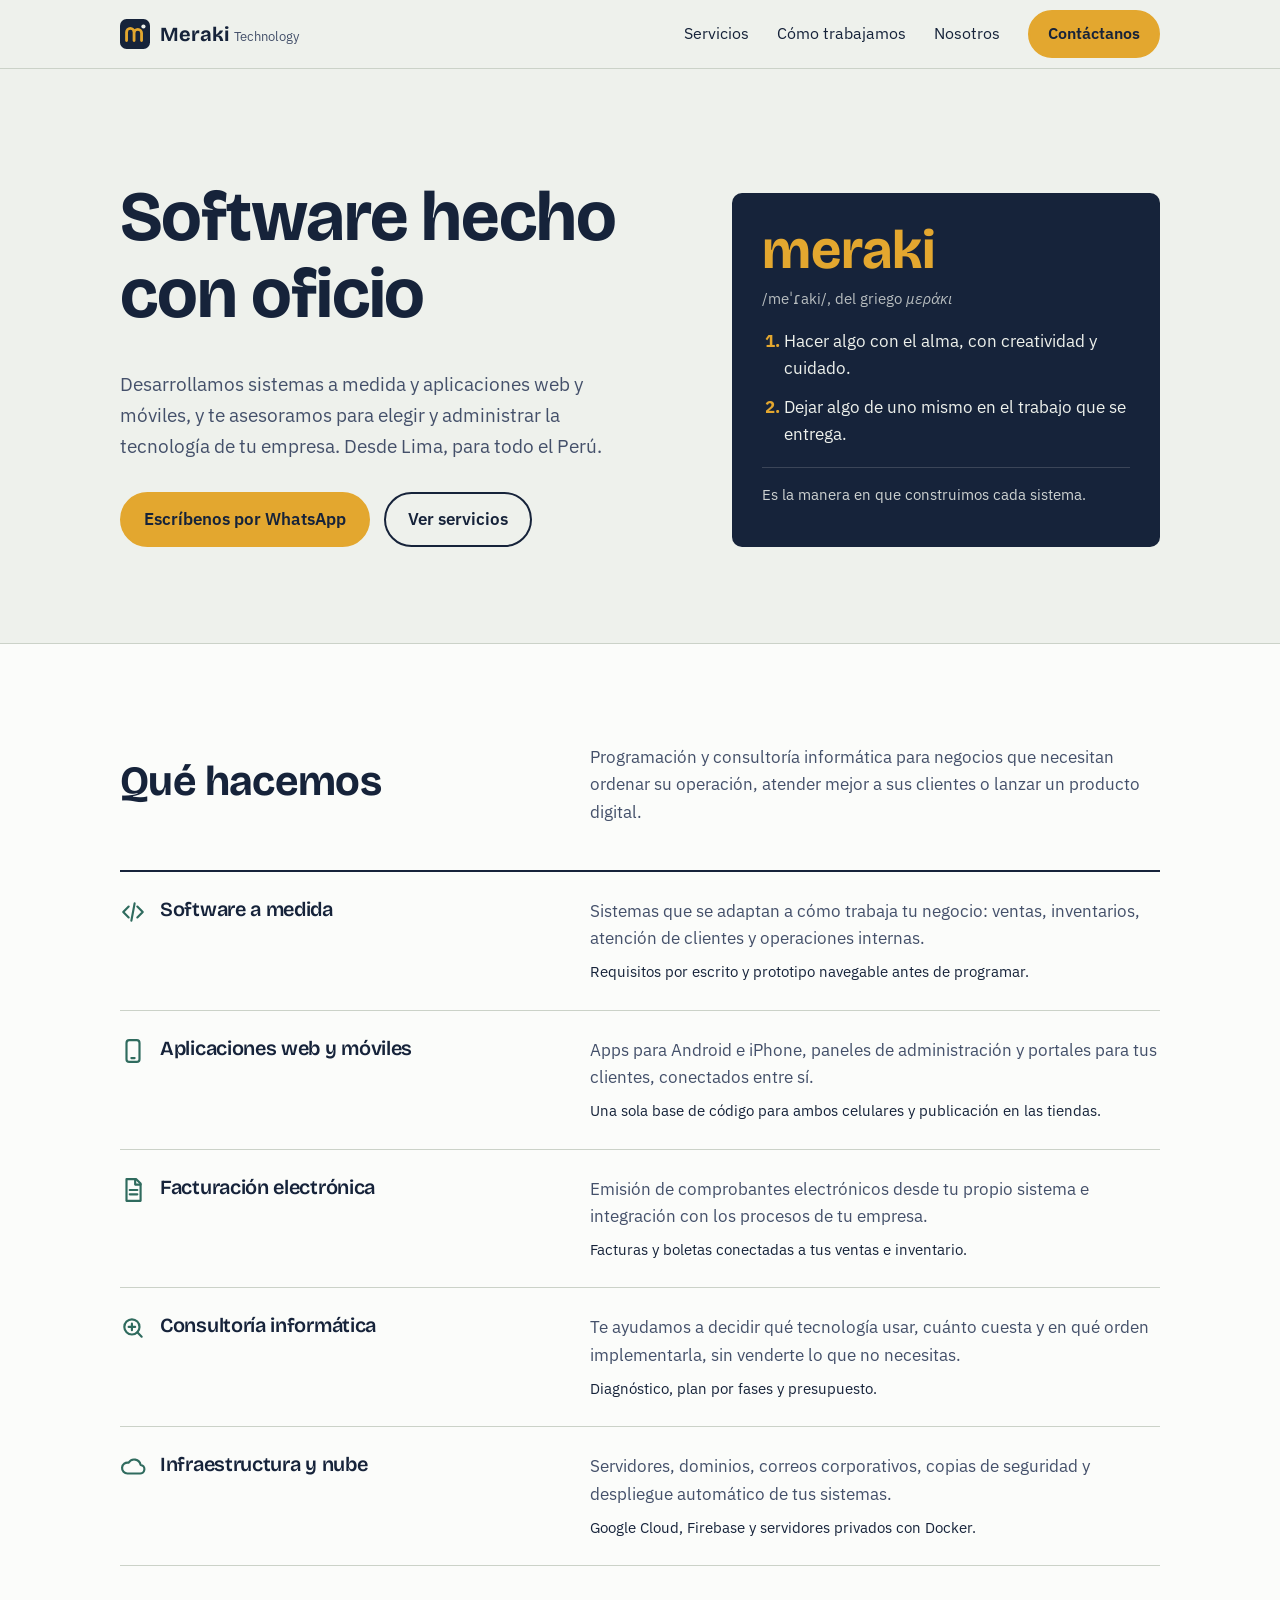
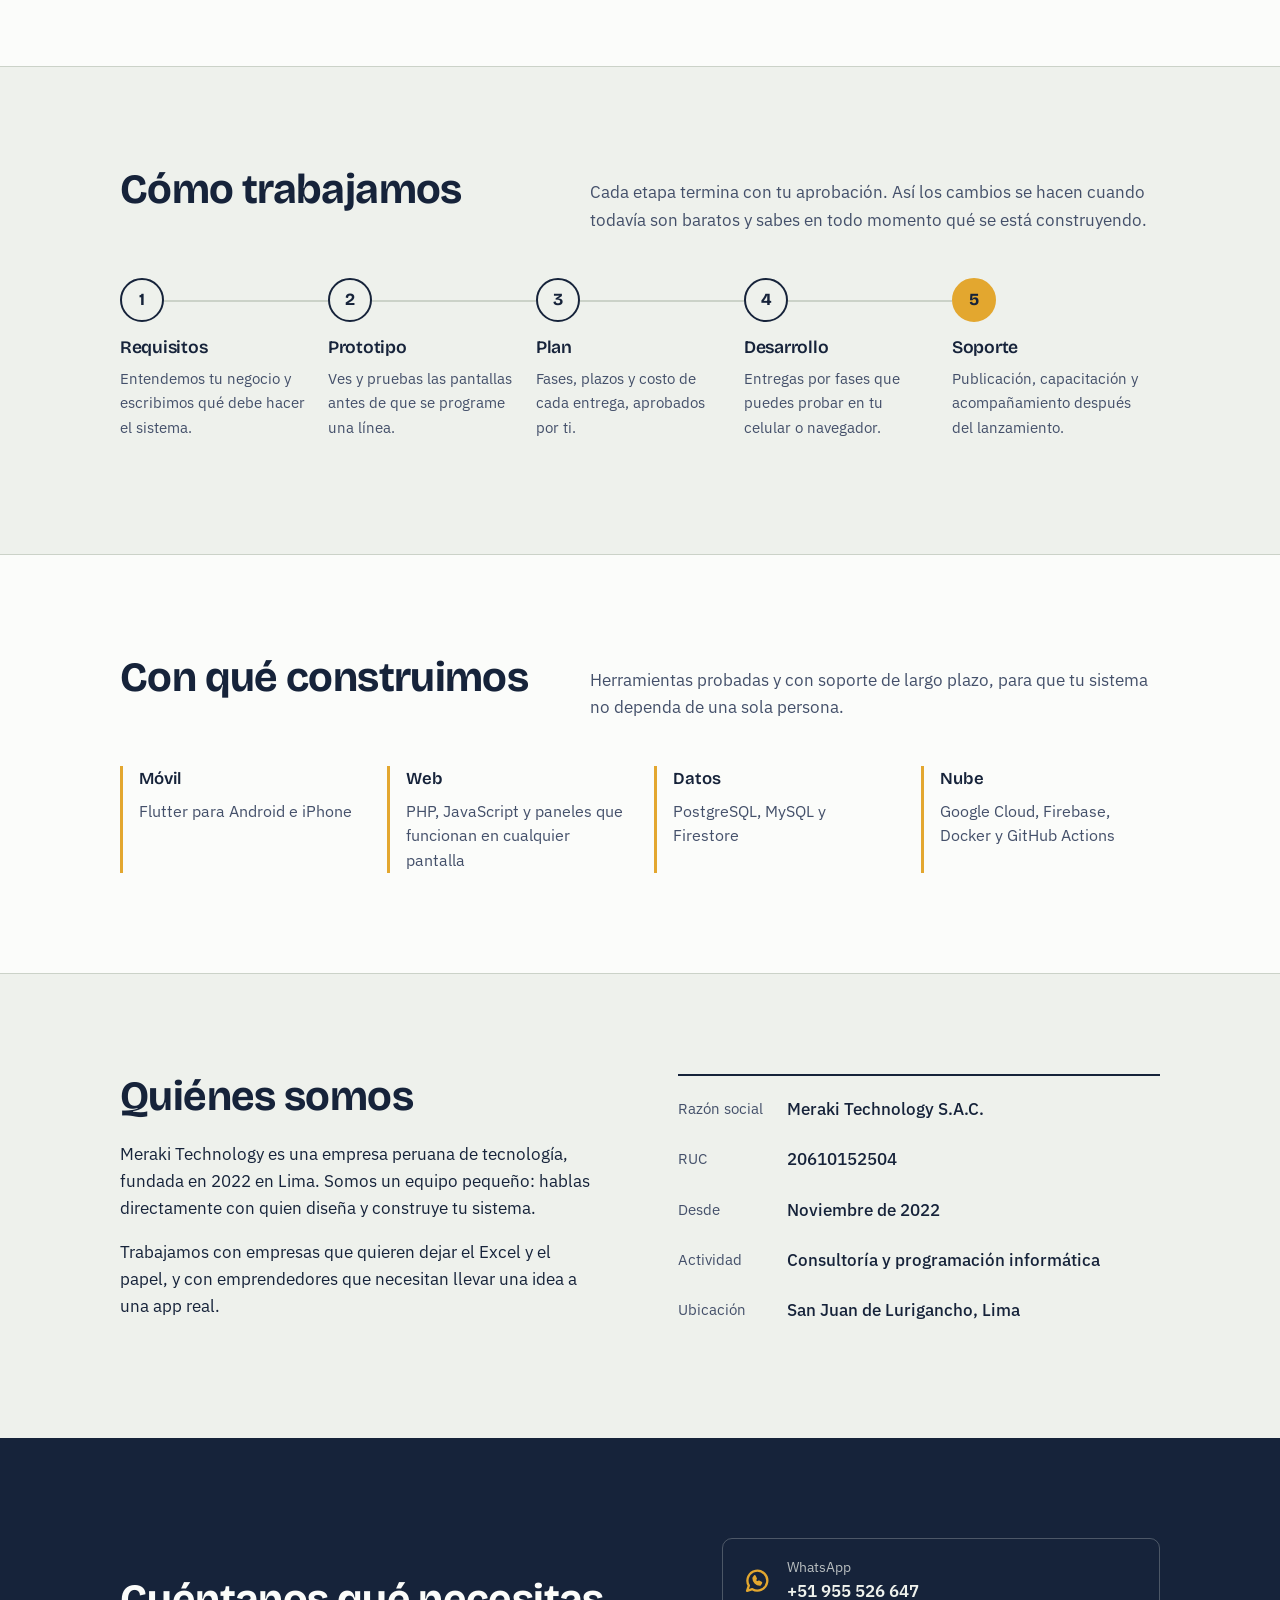
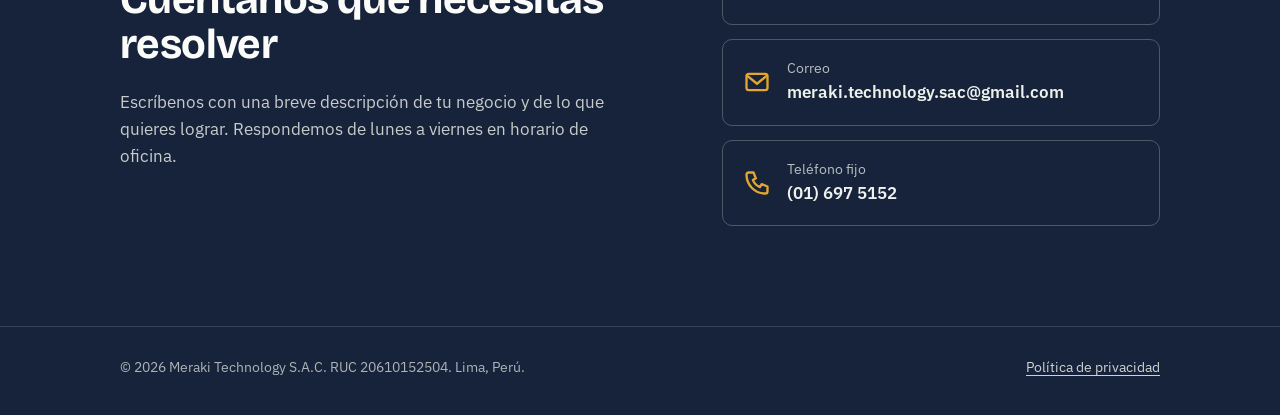
==== index.html @ c4e6da69 "Sitio web v0.1" ====
<!doctype html>
<html lang="es-PE">
<head>
  <meta charset="utf-8">
  <meta name="viewport" content="width=device-width, initial-scale=1">
  <title>Meraki Technology | Software a medida y consultoría informática en Lima</title>
  <meta name="description" content="Desarrollamos software a medida, aplicaciones web y móviles, y brindamos consultoría informática e infraestructura en la nube para empresas en Perú.">
  <link rel="canonical" href="https://meraki.net.pe/">
  <meta name="theme-color" content="#16233A">
  <link rel="icon" href="/assets/favicon.svg" type="image/svg+xml">

  <meta property="og:type" content="website">
  <meta property="og:locale" content="es_PE">
  <meta property="og:site_name" content="Meraki Technology">
  <meta property="og:title" content="Meraki Technology | Software hecho con oficio">
  <meta property="og:description" content="Software a medida, apps web y móviles, consultoría informática e infraestructura en la nube. Lima, Perú.">
  <meta property="og:url" content="https://meraki.net.pe/">
  <meta property="og:image" content="https://meraki.net.pe/assets/og.png">
  <meta name="twitter:card" content="summary_large_image">

  <!-- Google Search Console: si verificas por etiqueta HTML, pega aquí la meta que te da Google.
       Recomendado: verificar el dominio completo con un registro TXT en punto.pe (ver 05_PENDIENTES_Y_ROADMAP). -->

  <link rel="preconnect" href="https://fonts.googleapis.com">
  <link rel="preconnect" href="https://fonts.gstatic.com" crossorigin>
  <link href="https://fonts.googleapis.com/css2?family=Bricolage+Grotesque:opsz,wght@12..96,600;12..96,700&family=IBM+Plex+Sans:wght@400;500;600&display=swap" rel="stylesheet">
  <link rel="stylesheet" href="/assets/styles.css">

  <script type="application/ld+json">
  {
    "@context": "https://schema.org",
    "@type": "Organization",
    "name": "Meraki Technology S.A.C.",
    "alternateName": "Meraki Technology",
    "url": "https://meraki.net.pe/",
    "logo": "https://meraki.net.pe/assets/favicon.svg",
    "email": "meraki.technology.sac@gmail.com",
    "telephone": "+51955526647",
    "foundingDate": "2022",
    "taxID": "20610152504",
    "address": { "@type": "PostalAddress", "addressLocality": "San Juan de Lurigancho", "addressRegion": "Lima", "addressCountry": "PE" },
    "areaServed": "PE",
    "knowsAbout": ["Desarrollo de software a medida", "Aplicaciones móviles", "Aplicaciones web", "Consultoría informática", "Facturación electrónica", "Computación en la nube"]
  }
  </script>
</head>
<body>
  <a class="saltar" href="#contenido">Saltar al contenido</a>

  <header class="cabecera">
    <div class="envoltura">
      <a class="marca" href="/" aria-label="Meraki Technology, inicio">
        <svg viewBox="0 0 64 64" aria-hidden="true"><rect width="64" height="64" rx="14" fill="#16233A"/><path d="M14 46V28a8 8 0 0 1 16 0v18M30 30a8 8 0 0 1 16 0v16" fill="none" stroke="#E3A72F" stroke-width="6" stroke-linecap="round" stroke-linejoin="round"/><circle cx="50" cy="16" r="4.5" fill="#EEF1EC"/></svg>
        <span>Meraki <small>Technology</small></span>
      </a>
      <button class="abrir-menu" type="button" aria-expanded="false" aria-controls="menu">Menú</button>
      <nav class="menu" id="menu" aria-label="Principal">
        <a href="#servicios">Servicios</a>
        <a href="#proceso">Cómo trabajamos</a>
        <a href="#nosotros">Nosotros</a>
        <a class="boton" href="#contacto">Contáctanos</a>
      </nav>
    </div>
  </header>

  <main id="contenido">
    <section class="portada">
      <div class="envoltura">
        <div>
          <h1>Software hecho con oficio</h1>
          <p class="bajada">Desarrollamos sistemas a medida y aplicaciones web y móviles, y te asesoramos para elegir y administrar la tecnología de tu empresa. Desde Lima, para todo el Perú.</p>
          <div class="acciones">
            <a class="boton" href="https://wa.me/51955526647?text=Hola%20Meraki%2C%20quisiera%20conversar%20sobre%20un%20proyecto." target="_blank" rel="noopener">Escríbenos por WhatsApp</a>
            <a class="boton secundario" href="#servicios">Ver servicios</a>
          </div>
        </div>
        <aside class="definicion" aria-label="Qué significa meraki">
          <p class="palabra">meraki</p>
          <p class="fonetica">/meˈɾaki/, del griego <i>μεράκι</i></p>
          <ol>
            <li>Hacer algo con el alma, con creatividad y cuidado.</li>
            <li>Dejar algo de uno mismo en el trabajo que se entrega.</li>
          </ol>
          <p class="uso">Es la manera en que construimos cada sistema.</p>
        </aside>
      </div>
    </section>

    <section class="seccion clara" id="servicios">
      <div class="envoltura">
        <div class="encabezado">
          <h2>Qué hacemos</h2>
          <p>Programación y consultoría informática para negocios que necesitan ordenar su operación, atender mejor a sus clientes o lanzar un producto digital.</p>
        </div>
        <ul class="servicios">
          <li>
            <h3><svg viewBox="0 0 24 24" fill="none" stroke="currentColor" stroke-width="2" stroke-linecap="round" stroke-linejoin="round" aria-hidden="true"><path d="m8 7-5 5 5 5M16 7l5 5-5 5M13.5 4l-3 16"/></svg>Software a medida</h3>
            <div><p>Sistemas que se adaptan a cómo trabaja tu negocio: ventas, inventarios, atención de clientes y operaciones internas.</p><p class="detalle">Requisitos por escrito y prototipo navegable antes de programar.</p></div>
          </li>
          <li>
            <h3><svg viewBox="0 0 24 24" fill="none" stroke="currentColor" stroke-width="2" stroke-linecap="round" stroke-linejoin="round" aria-hidden="true"><rect x="6" y="2" width="12" height="20" rx="2.5"/><path d="M10.5 18.5h3"/></svg>Aplicaciones web y móviles</h3>
            <div><p>Apps para Android e iPhone, paneles de administración y portales para tus clientes, conectados entre sí.</p><p class="detalle">Una sola base de código para ambos celulares y publicación en las tiendas.</p></div>
          </li>
          <li>
            <h3><svg viewBox="0 0 24 24" fill="none" stroke="currentColor" stroke-width="2" stroke-linecap="round" stroke-linejoin="round" aria-hidden="true"><path d="M6 2h9l4 4v16H6z"/><path d="M14 2v5h5M9 12h7M9 16h7"/></svg>Facturación electrónica</h3>
            <div><p>Emisión de comprobantes electrónicos desde tu propio sistema e integración con los procesos de tu empresa.</p><p class="detalle">Facturas y boletas conectadas a tus ventas e inventario.</p></div>
          </li>
          <li>
            <h3><svg viewBox="0 0 24 24" fill="none" stroke="currentColor" stroke-width="2" stroke-linecap="round" stroke-linejoin="round" aria-hidden="true"><circle cx="11" cy="11" r="7"/><path d="m20 20-4-4M8 11h6M11 8v6"/></svg>Consultoría informática</h3>
            <div><p>Te ayudamos a decidir qué tecnología usar, cuánto cuesta y en qué orden implementarla, sin venderte lo que no necesitas.</p><p class="detalle">Diagnóstico, plan por fases y presupuesto.</p></div>
          </li>
          <li>
            <h3><svg viewBox="0 0 24 24" fill="none" stroke="currentColor" stroke-width="2" stroke-linecap="round" stroke-linejoin="round" aria-hidden="true"><path d="M7 18a5 5 0 1 1 .9-9.9A6 6 0 0 1 19 10a4 4 0 0 1-1 8z"/></svg>Infraestructura y nube</h3>
            <div><p>Servidores, dominios, correos corporativos, copias de seguridad y despliegue automático de tus sistemas.</p><p class="detalle">Google Cloud, Firebase y servidores privados con Docker.</p></div>
          </li>
        </ul>
      </div>
    </section>

    <section class="seccion" id="proceso">
      <div class="envoltura">
        <div class="encabezado">
          <h2>Cómo trabajamos</h2>
          <p>Cada etapa termina con tu aprobación. Así los cambios se hacen cuando todavía son baratos y sabes en todo momento qué se está construyendo.</p>
        </div>
        <ol class="proceso">
          <li><h3>Requisitos</h3><p>Entendemos tu negocio y escribimos qué debe hacer el sistema.</p></li>
          <li><h3>Prototipo</h3><p>Ves y pruebas las pantallas antes de que se programe una línea.</p></li>
          <li><h3>Plan</h3><p>Fases, plazos y costo de cada entrega, aprobados por ti.</p></li>
          <li><h3>Desarrollo</h3><p>Entregas por fases que puedes probar en tu celular o navegador.</p></li>
          <li><h3>Soporte</h3><p>Publicación, capacitación y acompañamiento después del lanzamiento.</p></li>
        </ol>
      </div>
    </section>

    <section class="seccion clara">
      <div class="envoltura">
        <div class="encabezado">
          <h2>Con qué construimos</h2>
          <p>Herramientas probadas y con soporte de largo plazo, para que tu sistema no dependa de una sola persona.</p>
        </div>
        <dl class="herramientas">
          <div><dt>Móvil</dt><dd>Flutter para Android e iPhone</dd></div>
          <div><dt>Web</dt><dd>PHP, JavaScript y paneles que funcionan en cualquier pantalla</dd></div>
          <div><dt>Datos</dt><dd>PostgreSQL, MySQL y Firestore</dd></div>
          <div><dt>Nube</dt><dd>Google Cloud, Firebase, Docker y GitHub Actions</dd></div>
        </dl>
      </div>
    </section>

    <section class="seccion" id="nosotros">
      <div class="envoltura nosotros">
        <div>
          <h2>Quiénes somos</h2>
          <p>Meraki Technology es una empresa peruana de tecnología, fundada en 2022 en Lima. Somos un equipo pequeño: hablas directamente con quien diseña y construye tu sistema.</p>
          <p>Trabajamos con empresas que quieren dejar el Excel y el papel, y con emprendedores que necesitan llevar una idea a una app real.</p>
        </div>
        <dl class="datos">
          <dt>Razón social</dt><dd>Meraki Technology S.A.C.</dd>
          <dt>RUC</dt><dd>20610152504</dd>
          <dt>Desde</dt><dd>Noviembre de 2022</dd>
          <dt>Actividad</dt><dd>Consultoría y programación informática</dd>
          <dt>Ubicación</dt><dd>San Juan de Lurigancho, Lima</dd>
        </dl>
      </div>
    </section>

    <section class="seccion contacto" id="contacto">
      <div class="envoltura">
        <div>
          <h2>Cuéntanos qué necesitas resolver</h2>
          <p>Escríbenos con una breve descripción de tu negocio y de lo que quieres lograr. Respondemos de lunes a viernes en horario de oficina.</p>
        </div>
        <ul class="canales">
          <li><a href="https://wa.me/51955526647?text=Hola%20Meraki%2C%20quisiera%20conversar%20sobre%20un%20proyecto." target="_blank" rel="noopener">
            <svg viewBox="0 0 24 24" fill="none" stroke="currentColor" stroke-width="2" stroke-linecap="round" stroke-linejoin="round" aria-hidden="true"><path d="M3.5 20.5 5 16a8.5 8.5 0 1 1 3 3z"/><path d="M9 9.5c0 3 2.5 5.5 5.5 5.5l1-1.5-2-1-1 1c-1-.5-2-1.5-2.5-2.5l1-1-1-2z"/></svg>
            <div><span>WhatsApp</span><strong>+51 955 526 647</strong></div></a></li>
          <li><a href="mailto:meraki.technology.sac@gmail.com?subject=Consulta%20desde%20la%20web">
            <svg viewBox="0 0 24 24" fill="none" stroke="currentColor" stroke-width="2" stroke-linecap="round" stroke-linejoin="round" aria-hidden="true"><rect x="3" y="5" width="18" height="14" rx="2"/><path d="m3.5 6.5 8.5 7 8.5-7"/></svg>
            <div><span>Correo</span><strong>meraki.technology.sac@gmail.com</strong></div></a></li>
          <li><a href="tel:+5116975152">
            <svg viewBox="0 0 24 24" fill="none" stroke="currentColor" stroke-width="2" stroke-linecap="round" stroke-linejoin="round" aria-hidden="true"><path d="M5 3h4l2 5-2.5 1.5a11 11 0 0 0 6 6L16 13l5 2v4a2 2 0 0 1-2 2A16 16 0 0 1 3 5a2 2 0 0 1 2-2"/></svg>
            <div><span>Teléfono fijo</span><strong>(01) 697 5152</strong></div></a></li>
        </ul>
      </div>
    </section>
  </main>

  <footer class="pie">
    <div class="envoltura">
      <p>© <span id="anio">2026</span> Meraki Technology S.A.C. RUC 20610152504. Lima, Perú.</p>
      <p><a href="/privacidad.html">Política de privacidad</a></p>
    </div>
  </footer>

  <script>
    document.getElementById('anio').textContent = new Date().getFullYear();
    const boton = document.querySelector('.abrir-menu'), menu = document.getElementById('menu');
    boton.addEventListener('click', () => {
      const abierto = menu.classList.toggle('abierto');
      boton.setAttribute('aria-expanded', abierto);
      boton.textContent = abierto ? 'Cerrar' : 'Menú';
    });
    menu.addEventListener('click', e => { if (e.target.tagName === 'A') { menu.classList.remove('abierto'); boton.setAttribute('aria-expanded', false); boton.textContent = 'Menú'; } });
  </script>
</body>
</html>
---- assets/styles.css ----
/* Meraki Technology S.A.C. — hoja de estilos del sitio
   Tokens de color y tipografía: ver 08_DISENO/GUIA_DISENO_v1.md */

:root {
  --tinta: #16233A;        /* azul tinta: texto y fondos oscuros */
  --tinta-suave: #44506A;  /* texto secundario */
  --papel: #EEF1EC;        /* fondo general, gris salvia muy claro */
  --blanco: #FBFCFA;       /* superficies elevadas */
  --maiz: #E3A72F;         /* acento: botones y detalles */
  --maiz-oscuro: #B97F12;
  --hoja: #2F6B5E;         /* verde: enlaces y estados */
  --linea: #CBD2C8;        /* bordes y divisores */

  --f-titulo: "Bricolage Grotesque", "Segoe UI", system-ui, sans-serif;
  --f-texto: "IBM Plex Sans", "Segoe UI", system-ui, sans-serif;

  --ancho: 1120px;
  --gutter: clamp(16px, 4vw, 40px);
  --radio: 10px;
}

*, *::before, *::after { box-sizing: border-box; }
html { scroll-behavior: smooth; -webkit-text-size-adjust: 100%; }
@media (prefers-reduced-motion: reduce) { html { scroll-behavior: auto; } * { transition: none !important; animation: none !important; } }

body {
  margin: 0;
  background: var(--papel);
  color: var(--tinta);
  font-family: var(--f-texto);
  font-size: 1.0625rem;
  line-height: 1.6;
}
img, svg { max-width: 100%; display: block; }
a { color: var(--hoja); text-underline-offset: 3px; }
a:hover { color: var(--tinta); }
:focus-visible { outline: 3px solid var(--maiz); outline-offset: 3px; border-radius: 4px; }

h1, h2, h3 { font-family: var(--f-titulo); line-height: 1.1; margin: 0 0 .5em; letter-spacing: -0.015em; }
h1 { font-size: clamp(2.4rem, 6vw, 4.4rem); font-weight: 700; }
h2 { font-size: clamp(1.8rem, 3.6vw, 2.6rem); font-weight: 700; }
h3 { font-size: 1.25rem; font-weight: 600; }
p { margin: 0 0 1em; max-width: 64ch; }

.envoltura { max-width: var(--ancho); margin: 0 auto; padding: 0 var(--gutter); }
.saltar { position: absolute; left: -999px; top: 8px; background: var(--tinta); color: var(--blanco); padding: 8px 14px; border-radius: 6px; z-index: 10; }
.saltar:focus { left: 8px; }

/* Cabecera */
.cabecera { position: sticky; top: 0; z-index: 5; background: color-mix(in srgb, var(--papel) 92%, transparent); backdrop-filter: blur(8px); border-bottom: 1px solid var(--linea); }
.cabecera .envoltura { display: flex; align-items: center; justify-content: space-between; height: 68px; }
.marca { display: flex; align-items: center; gap: 10px; text-decoration: none; color: var(--tinta); font-family: var(--f-titulo); font-weight: 700; font-size: 1.25rem; }
.marca svg { width: 30px; height: 30px; }
.marca small { font-family: var(--f-texto); font-weight: 400; font-size: .8rem; color: var(--tinta-suave); }
.menu { display: flex; gap: 28px; align-items: center; }
.menu a { color: var(--tinta); text-decoration: none; font-size: .98rem; }
.menu a:hover { color: var(--hoja); }
.boton {
  display: inline-flex; align-items: center; gap: 10px;
  background: var(--maiz); color: var(--tinta); font-weight: 600; text-decoration: none;
  padding: 12px 22px; border-radius: 999px; border: 2px solid var(--maiz);
  transition: background .15s, border-color .15s;
}
.boton:hover { background: var(--maiz-oscuro); border-color: var(--maiz-oscuro); color: var(--blanco); }
.boton.secundario { background: transparent; border-color: var(--tinta); }
.boton.secundario:hover { background: var(--tinta); color: var(--blanco); border-color: var(--tinta); }
.menu .boton { padding: 9px 18px; }
.abrir-menu { display: none; background: none; border: 1px solid var(--linea); border-radius: 8px; padding: 8px 12px; font: inherit; color: var(--tinta); cursor: pointer; }

@media (max-width: 760px) {
  .abrir-menu { display: block; }
  .menu { display: none; position: absolute; top: 68px; left: 0; right: 0; flex-direction: column; align-items: flex-start; gap: 0; background: var(--blanco); border-bottom: 1px solid var(--linea); padding: 8px var(--gutter) 20px; }
  .menu.abierto { display: flex; }
  .menu a { padding: 12px 0; width: 100%; border-bottom: 1px solid var(--linea); }
  .menu .boton { margin-top: 14px; width: auto; border-bottom: 2px solid var(--maiz); }
}

/* Portada: la definición de "meraki" es el elemento memorable */
.portada { padding: clamp(48px, 9vw, 110px) 0 clamp(56px, 8vw, 96px); }
.portada .envoltura { display: grid; grid-template-columns: 1.25fr 1fr; gap: clamp(32px, 6vw, 80px); align-items: end; }
.portada h1 { max-width: 14ch; }
.portada .bajada { font-size: 1.2rem; color: var(--tinta-suave); max-width: 46ch; margin-bottom: 1.6em; }
.acciones { display: flex; flex-wrap: wrap; gap: 14px; }

.definicion {
  background: var(--tinta); color: var(--papel);
  border-radius: var(--radio); padding: 30px 30px 26px;
  position: relative;
}
.definicion .palabra { font-family: var(--f-titulo); font-size: clamp(2.6rem, 5vw, 3.4rem); font-weight: 700; line-height: 1; margin: 0; color: var(--maiz); }
.definicion .fonetica { font-size: .95rem; opacity: .75; margin: 8px 0 18px; }
.definicion .fonetica i { font-style: italic; }
.definicion ol { margin: 0; padding-left: 1.3em; }
.definicion li { margin-bottom: .7em; max-width: 40ch; }
.definicion li::marker { color: var(--maiz); font-weight: 700; }
.definicion .uso { border-top: 1px solid rgba(238,241,236,.2); margin-top: 18px; padding-top: 14px; font-size: .95rem; opacity: .85; }

/* Secciones */
.seccion { padding: clamp(56px, 8vw, 100px) 0; }
.seccion.clara { background: var(--blanco); border-top: 1px solid var(--linea); border-bottom: 1px solid var(--linea); }
.encabezado { display: grid; grid-template-columns: 1fr 1.3fr; gap: 32px; margin-bottom: 44px; align-items: end; }
.encabezado p { color: var(--tinta-suave); margin: 0; }
@media (max-width: 860px) {
  .portada .envoltura, .encabezado { grid-template-columns: 1fr; }
  .encabezado { gap: 8px; }
}

/* Servicios: lista con filas, no tarjetas */
.servicios { list-style: none; margin: 0; padding: 0; border-top: 2px solid var(--tinta); }
.servicios li { display: grid; grid-template-columns: 1fr 1.3fr; gap: 32px; padding: 26px 0; border-bottom: 1px solid var(--linea); }
.servicios h3 { margin: 0; display: flex; gap: 14px; align-items: flex-start; }
.servicios h3 svg { flex: none; width: 26px; height: 26px; color: var(--hoja); margin-top: 1px; }
.servicios p { margin: 0; color: var(--tinta-suave); }
.servicios .detalle { font-size: .92rem; margin-top: 8px; color: var(--tinta); }
@media (max-width: 760px) { .servicios li { grid-template-columns: 1fr; gap: 10px; } }

/* Proceso: es una secuencia real, por eso va numerado */
.proceso { list-style: none; margin: 0; padding: 0; display: grid; grid-template-columns: repeat(5, 1fr); gap: 0; counter-reset: paso; }
.proceso li { counter-increment: paso; padding: 0 22px 0 0; position: relative; }
.proceso li::before {
  content: counter(paso);
  display: grid; place-items: center; width: 44px; height: 44px; border-radius: 50%;
  background: var(--papel); border: 2px solid var(--tinta); font-family: var(--f-titulo); font-weight: 700; margin-bottom: 16px; position: relative; z-index: 1;
}
.proceso li::after { content: ""; position: absolute; top: 22px; left: 44px; right: 0; height: 2px; background: var(--linea); }
.proceso li:last-child::after { display: none; }
.proceso li:last-child::before { background: var(--maiz); border-color: var(--maiz); }
.proceso h3 { font-size: 1.1rem; }
.proceso p { font-size: .95rem; color: var(--tinta-suave); }
@media (max-width: 900px) {
  .proceso { grid-template-columns: 1fr; gap: 6px; }
  .proceso li { padding: 0 0 18px 64px; }
  .proceso li::before { position: absolute; left: 0; top: 0; }
  .proceso li::after { left: 21px; top: 44px; bottom: 0; right: auto; width: 2px; height: auto; }
}

/* Tecnologías */
.herramientas { display: grid; grid-template-columns: repeat(4, 1fr); gap: 28px; margin: 0; }
.herramientas div { border-left: 3px solid var(--maiz); padding-left: 16px; }
.herramientas dt { font-family: var(--f-titulo); font-weight: 600; font-size: 1.05rem; margin-bottom: 6px; }
.herramientas dd { margin: 0; color: var(--tinta-suave); font-size: .97rem; }
@media (max-width: 860px) { .herramientas { grid-template-columns: 1fr 1fr; } }
@media (max-width: 480px) { .herramientas { grid-template-columns: 1fr; } }

/* Nosotros */
.nosotros { display: grid; grid-template-columns: 1fr 1fr; gap: clamp(32px, 6vw, 80px); }
.datos { margin: 0; display: grid; grid-template-columns: auto 1fr; gap: 10px 24px; border-top: 2px solid var(--tinta); padding-top: 20px; }
.datos dt { color: var(--tinta-suave); font-size: .95rem; }
.datos dd { margin: 0; font-weight: 500; }
@media (max-width: 860px) { .nosotros { grid-template-columns: 1fr; } }

/* Contacto */
.contacto { background: var(--tinta); color: var(--papel); }
.contacto h2 { color: var(--blanco); max-width: 18ch; }
.contacto p { color: rgba(238,241,236,.82); }
.contacto .envoltura { display: grid; grid-template-columns: 1.2fr 1fr; gap: clamp(32px, 6vw, 80px); align-items: center; }
.canales { list-style: none; margin: 0; padding: 0; display: grid; gap: 14px; }
.canales a {
  display: flex; align-items: center; gap: 16px; padding: 18px 20px; border-radius: var(--radio);
  border: 1px solid rgba(238,241,236,.25); color: var(--papel); text-decoration: none;
  transition: border-color .15s, background .15s;
}
.canales a:hover { border-color: var(--maiz); background: rgba(227,167,47,.08); color: var(--blanco); }
.canales svg { width: 28px; height: 28px; flex: none; color: var(--maiz); }
.canales span { display: block; font-size: .85rem; opacity: .75; }
.canales strong { font-weight: 600; font-size: 1.05rem; word-break: break-word; }
@media (max-width: 860px) { .contacto .envoltura { grid-template-columns: 1fr; } }

/* Pie */
.pie { background: var(--tinta); color: rgba(238,241,236,.7); font-size: .9rem; border-top: 1px solid rgba(238,241,236,.15); padding: 28px 0 36px; }
.pie .envoltura { display: flex; flex-wrap: wrap; gap: 12px 32px; justify-content: space-between; }
.pie a { color: rgba(238,241,236,.85); }
.pie p { margin: 0; }

/* Páginas de texto (privacidad, 404) */
.texto { padding: clamp(48px, 8vw, 90px) 0; }
.texto .envoltura { max-width: 760px; }
.texto h2 { font-size: 1.4rem; margin-top: 1.6em; }
.texto li { margin-bottom: .4em; }
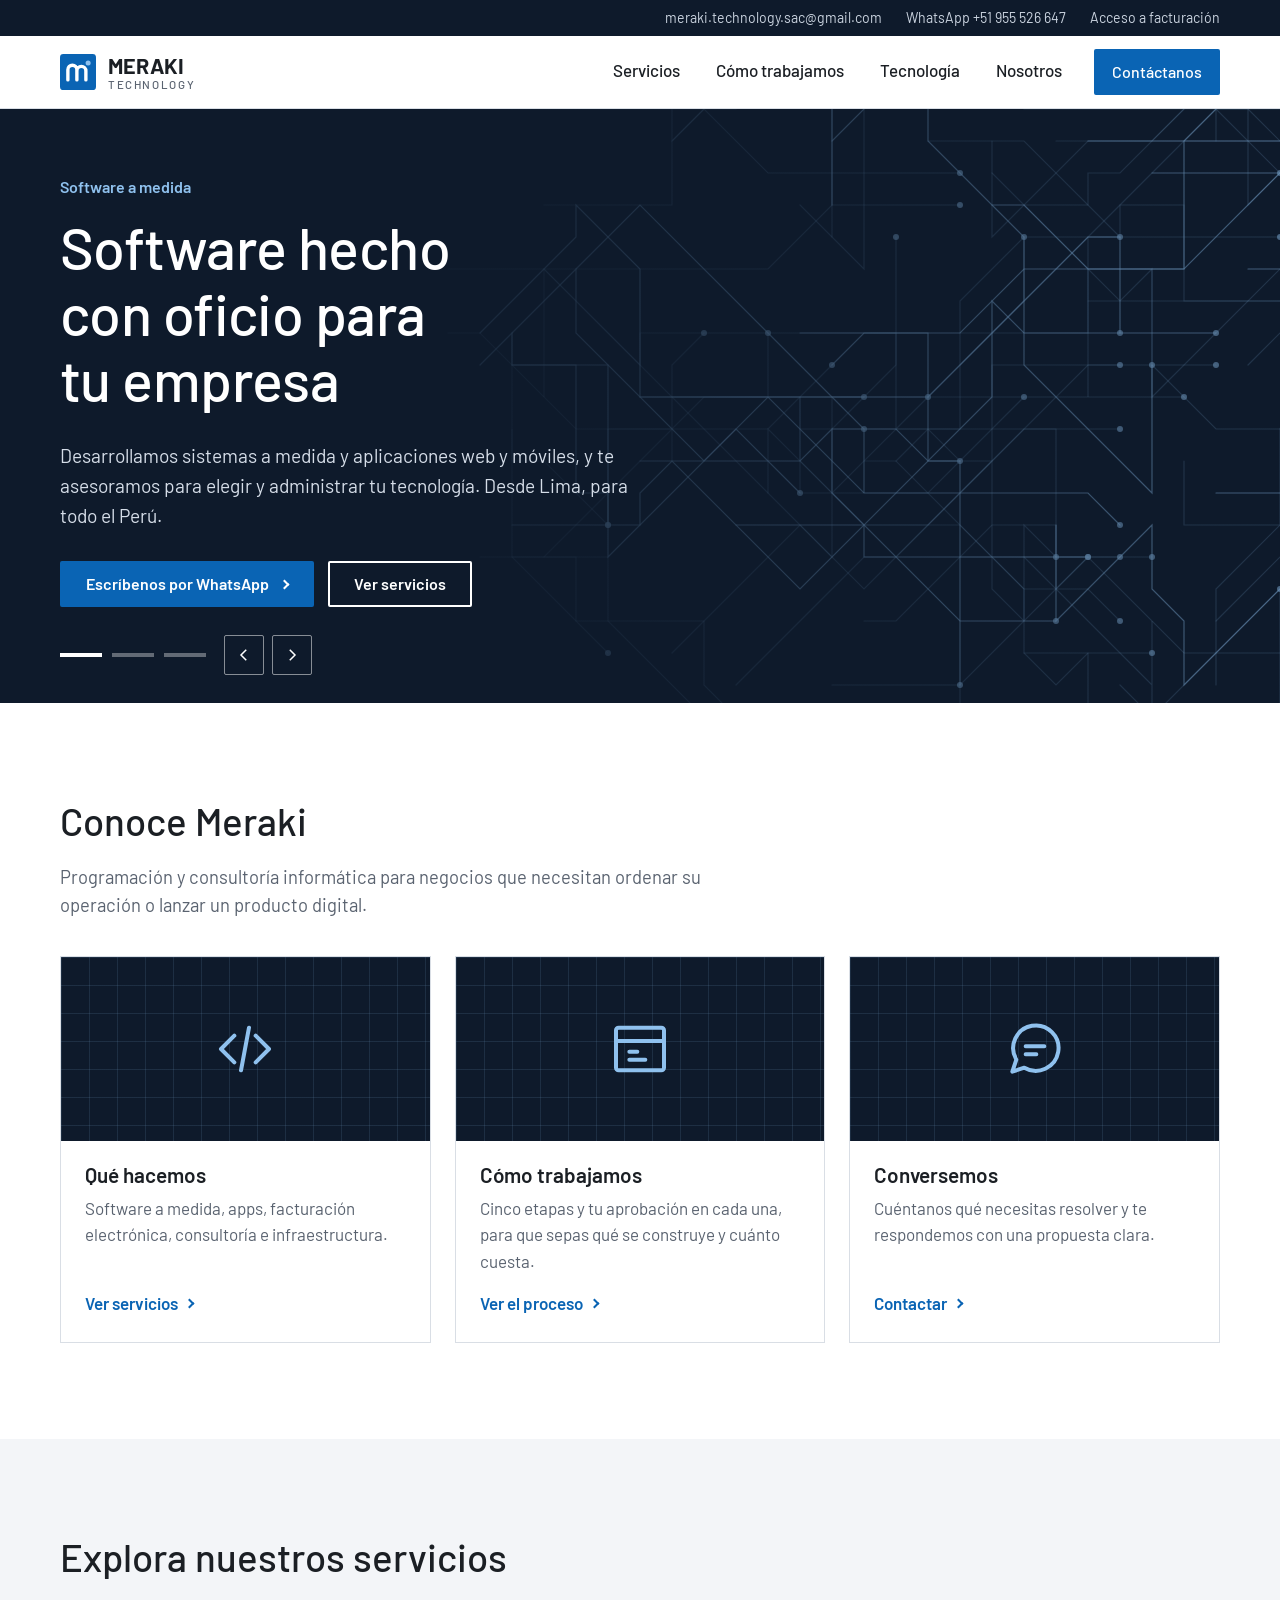
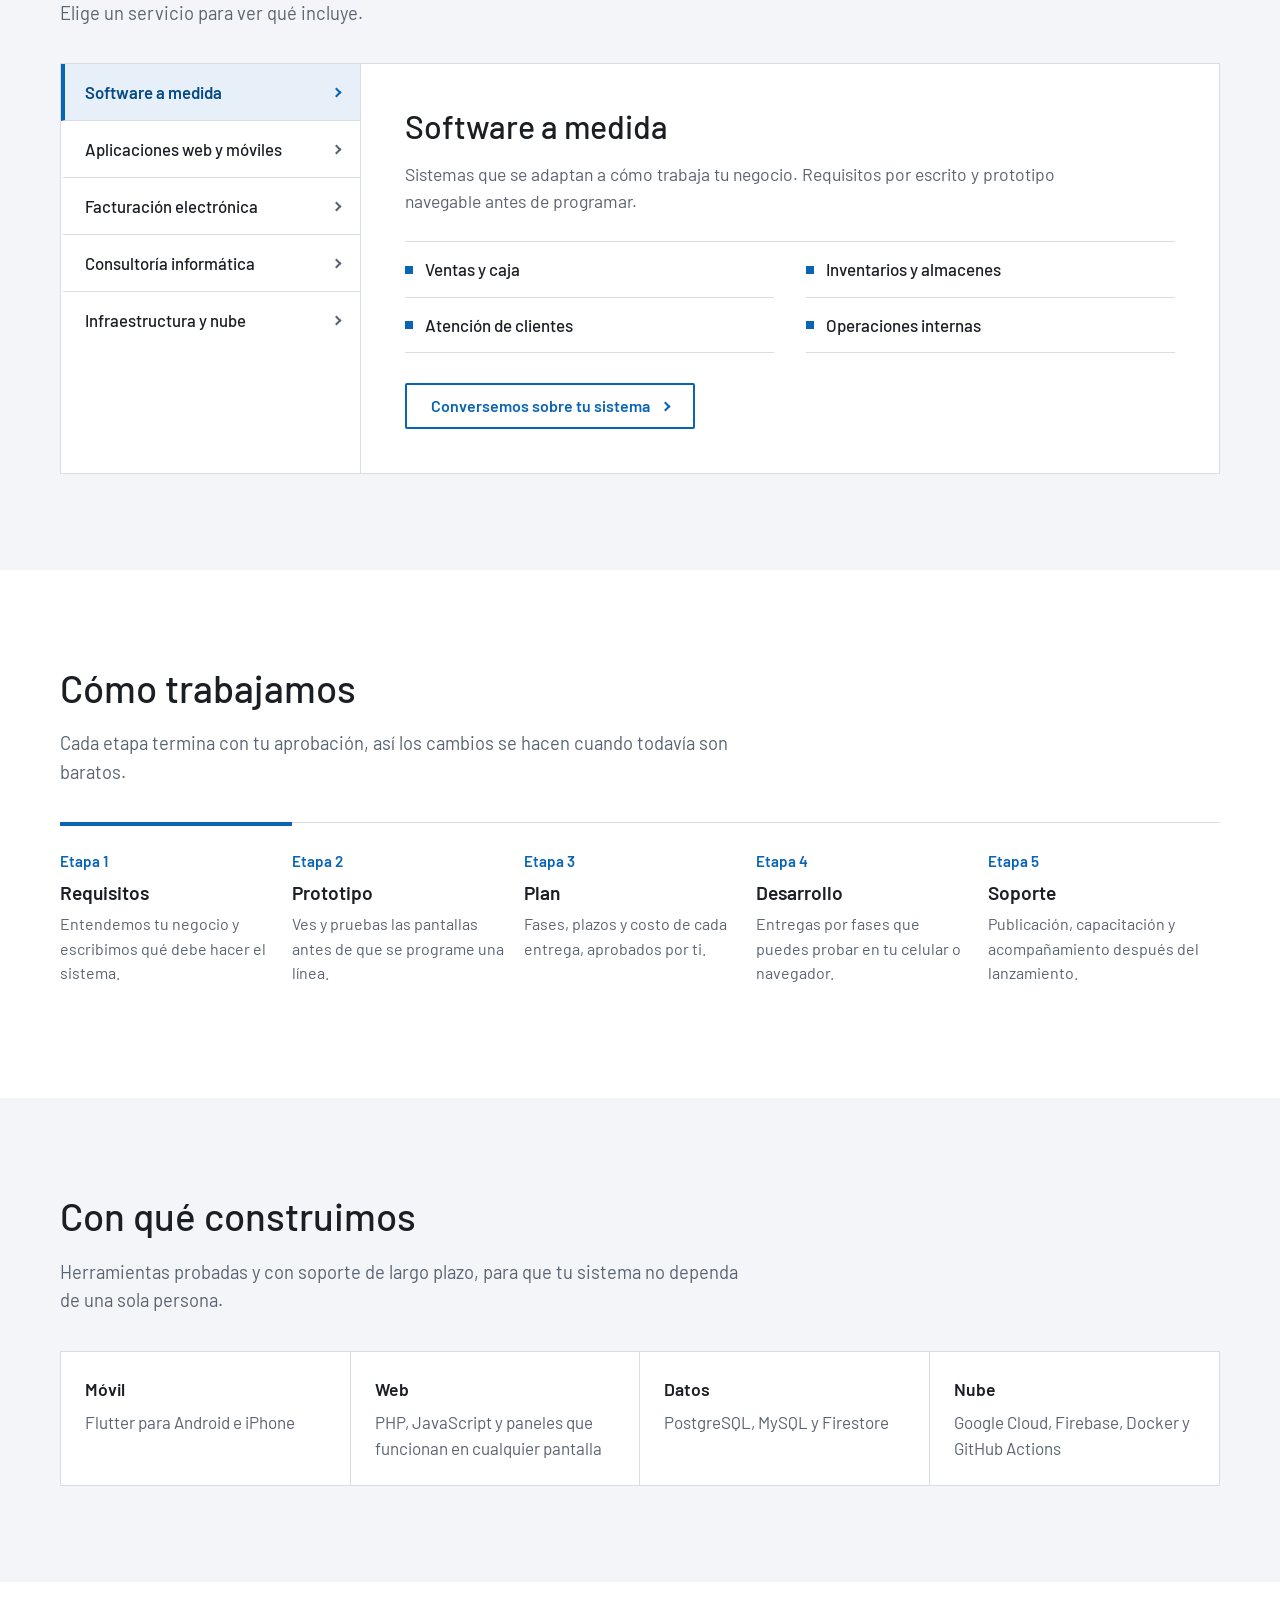
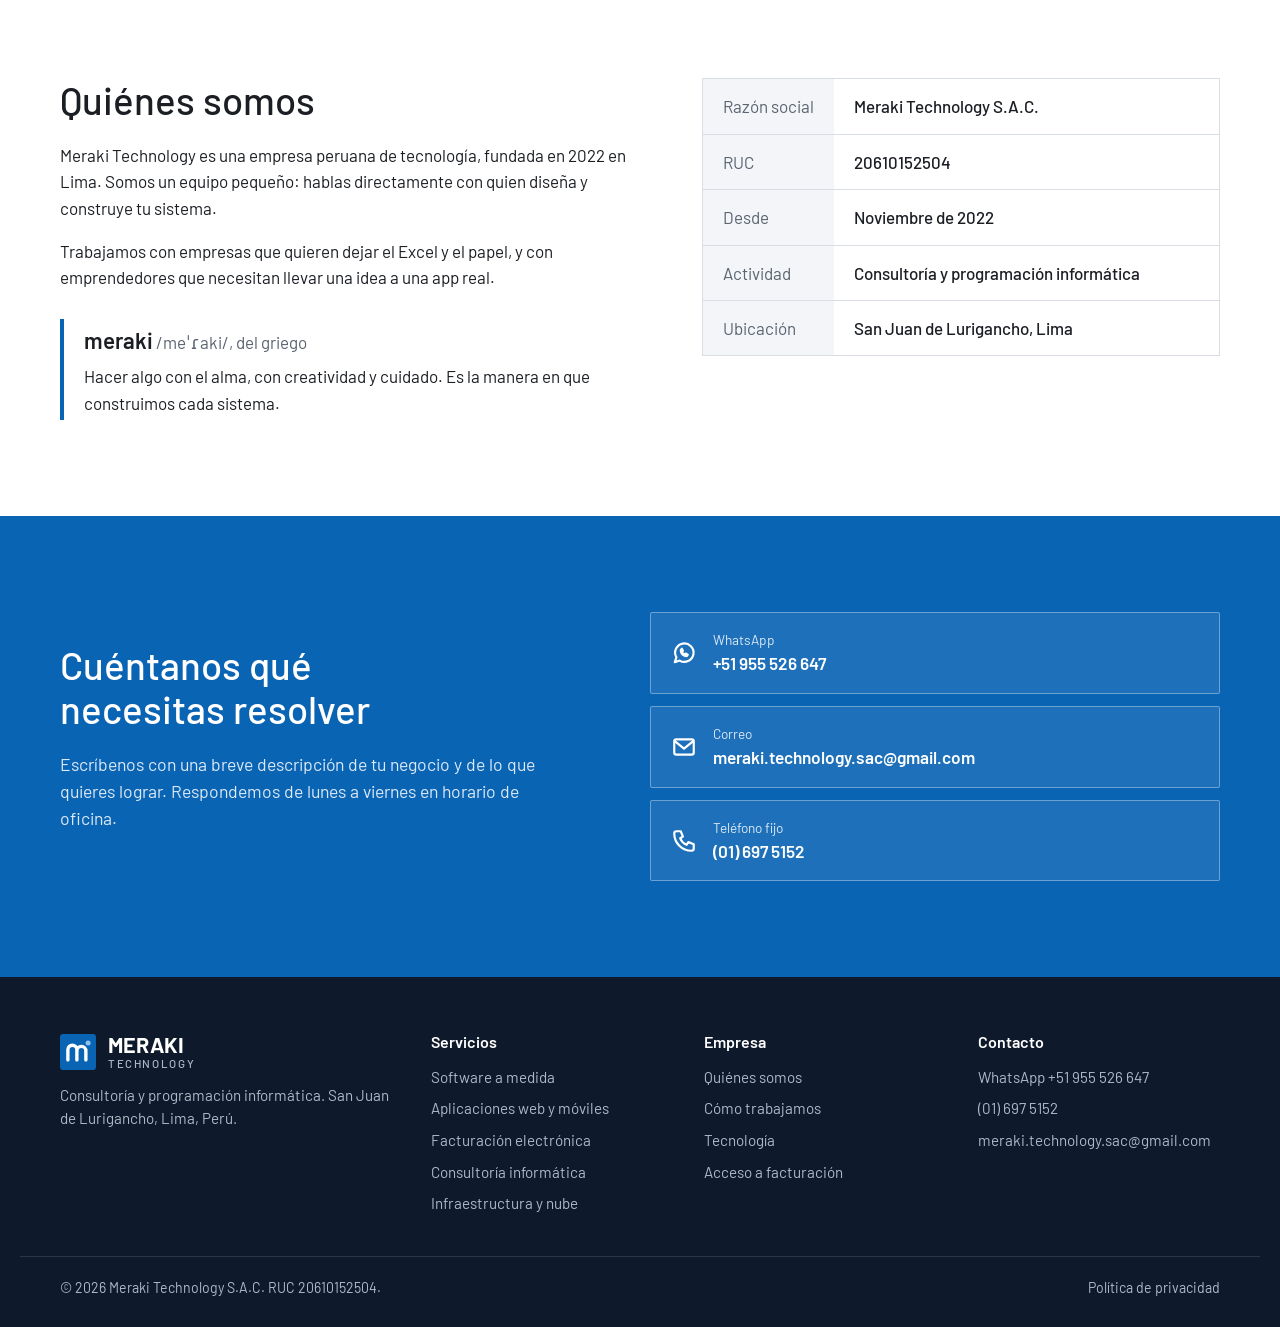
==== commit 7e60ecd9: "Rediseño v0.2 con estilo corporativo" ====
--- a/index.html
+++ b/index.html
@@ -6,7 +6,7 @@
   <title>Meraki Technology | Software a medida y consultoría informática en Lima</title>
   <meta name="description" content="Desarrollamos software a medida, aplicaciones web y móviles, y brindamos consultoría informática e infraestructura en la nube para empresas en Perú.">
   <link rel="canonical" href="https://meraki.net.pe/">
-  <meta name="theme-color" content="#16233A">
+  <meta name="theme-color" content="#0E1A2B">
   <link rel="icon" href="/assets/favicon.svg" type="image/svg+xml">
 
   <meta property="og:type" content="website">
@@ -18,12 +18,11 @@
   <meta property="og:image" content="https://meraki.net.pe/assets/og.png">
   <meta name="twitter:card" content="summary_large_image">
 
-  <!-- Google Search Console: si verificas por etiqueta HTML, pega aquí la meta que te da Google.
-       Recomendado: verificar el dominio completo con un registro TXT en punto.pe (ver 05_PENDIENTES_Y_ROADMAP). -->
+  <!-- Google Search Console se verifica por registro TXT en punto.pe (ver 05_PENDIENTES_Y_ROADMAP). -->
 
   <link rel="preconnect" href="https://fonts.googleapis.com">
   <link rel="preconnect" href="https://fonts.gstatic.com" crossorigin>
-  <link href="https://fonts.googleapis.com/css2?family=Bricolage+Grotesque:opsz,wght@12..96,600;12..96,700&family=IBM+Plex+Sans:wght@400;500;600&display=swap" rel="stylesheet">
+  <link href="https://fonts.googleapis.com/css2?family=Barlow:wght@400;500;600;700&display=swap" rel="stylesheet">
   <link rel="stylesheet" href="/assets/styles.css">
 
   <script type="application/ld+json">
@@ -47,16 +46,25 @@
 <body>
   <a class="saltar" href="#contenido">Saltar al contenido</a>
 
+  <div class="barra-sup">
+    <div class="envoltura">
+      <a class="ocultar-movil" href="mailto:meraki.technology.sac@gmail.com">meraki.technology.sac@gmail.com</a>
+      <a href="https://wa.me/51955526647" target="_blank" rel="noopener">WhatsApp +51 955 526 647</a>
+      <a class="ocultar-movil" href="https://factura.meraki.net.pe" target="_blank" rel="noopener">Acceso a facturación</a>
+    </div>
+  </div>
+
   <header class="cabecera">
     <div class="envoltura">
       <a class="marca" href="/" aria-label="Meraki Technology, inicio">
-        <svg viewBox="0 0 64 64" aria-hidden="true"><rect width="64" height="64" rx="14" fill="#16233A"/><path d="M14 46V28a8 8 0 0 1 16 0v18M30 30a8 8 0 0 1 16 0v16" fill="none" stroke="#E3A72F" stroke-width="6" stroke-linecap="round" stroke-linejoin="round"/><circle cx="50" cy="16" r="4.5" fill="#EEF1EC"/></svg>
-        <span>Meraki <small>Technology</small></span>
+        <svg viewBox="0 0 64 64" aria-hidden="true"><rect width="64" height="64" rx="6" fill="#0A64B4"/><path d="M14 46V28a8 8 0 0 1 16 0v18M30 30a8 8 0 0 1 16 0v16" fill="none" stroke="#FFFFFF" stroke-width="6" stroke-linecap="round" stroke-linejoin="round"/><circle cx="50" cy="16" r="4.5" fill="#8FC1EE"/></svg>
+        <span>MERAKI<small>TECHNOLOGY</small></span>
       </a>
       <button class="abrir-menu" type="button" aria-expanded="false" aria-controls="menu">Menú</button>
       <nav class="menu" id="menu" aria-label="Principal">
         <a href="#servicios">Servicios</a>
         <a href="#proceso">Cómo trabajamos</a>
+        <a href="#tecnologia">Tecnología</a>
         <a href="#nosotros">Nosotros</a>
         <a class="boton" href="#contacto">Contáctanos</a>
       </nav>
@@ -64,64 +72,132 @@
   </header>
 
   <main id="contenido">
-    <section class="portada">
-      <div class="envoltura">
-        <div>
-          <h1>Software hecho con oficio</h1>
-          <p class="bajada">Desarrollamos sistemas a medida y aplicaciones web y móviles, y te asesoramos para elegir y administrar la tecnología de tu empresa. Desde Lima, para todo el Perú.</p>
-          <div class="acciones">
-            <a class="boton" href="https://wa.me/51955526647?text=Hola%20Meraki%2C%20quisiera%20conversar%20sobre%20un%20proyecto." target="_blank" rel="noopener">Escríbenos por WhatsApp</a>
-            <a class="boton secundario" href="#servicios">Ver servicios</a>
-          </div>
-        </div>
-        <aside class="definicion" aria-label="Qué significa meraki">
-          <p class="palabra">meraki</p>
-          <p class="fonetica">/meˈɾaki/, del griego <i>μεράκι</i></p>
-          <ol>
-            <li>Hacer algo con el alma, con creatividad y cuidado.</li>
-            <li>Dejar algo de uno mismo en el trabajo que se entrega.</li>
-          </ol>
-          <p class="uso">Es la manera en que construimos cada sistema.</p>
-        </aside>
-      </div>
-    </section>
-
-    <section class="seccion clara" id="servicios">
-      <div class="envoltura">
-        <div class="encabezado">
-          <h2>Qué hacemos</h2>
-          <p>Programación y consultoría informática para negocios que necesitan ordenar su operación, atender mejor a sus clientes o lanzar un producto digital.</p>
-        </div>
-        <ul class="servicios">
-          <li>
-            <h3><svg viewBox="0 0 24 24" fill="none" stroke="currentColor" stroke-width="2" stroke-linecap="round" stroke-linejoin="round" aria-hidden="true"><path d="m8 7-5 5 5 5M16 7l5 5-5 5M13.5 4l-3 16"/></svg>Software a medida</h3>
-            <div><p>Sistemas que se adaptan a cómo trabaja tu negocio: ventas, inventarios, atención de clientes y operaciones internas.</p><p class="detalle">Requisitos por escrito y prototipo navegable antes de programar.</p></div>
-          </li>
-          <li>
-            <h3><svg viewBox="0 0 24 24" fill="none" stroke="currentColor" stroke-width="2" stroke-linecap="round" stroke-linejoin="round" aria-hidden="true"><rect x="6" y="2" width="12" height="20" rx="2.5"/><path d="M10.5 18.5h3"/></svg>Aplicaciones web y móviles</h3>
-            <div><p>Apps para Android e iPhone, paneles de administración y portales para tus clientes, conectados entre sí.</p><p class="detalle">Una sola base de código para ambos celulares y publicación en las tiendas.</p></div>
-          </li>
-          <li>
-            <h3><svg viewBox="0 0 24 24" fill="none" stroke="currentColor" stroke-width="2" stroke-linecap="round" stroke-linejoin="round" aria-hidden="true"><path d="M6 2h9l4 4v16H6z"/><path d="M14 2v5h5M9 12h7M9 16h7"/></svg>Facturación electrónica</h3>
-            <div><p>Emisión de comprobantes electrónicos desde tu propio sistema e integración con los procesos de tu empresa.</p><p class="detalle">Facturas y boletas conectadas a tus ventas e inventario.</p></div>
-          </li>
-          <li>
-            <h3><svg viewBox="0 0 24 24" fill="none" stroke="currentColor" stroke-width="2" stroke-linecap="round" stroke-linejoin="round" aria-hidden="true"><circle cx="11" cy="11" r="7"/><path d="m20 20-4-4M8 11h6M11 8v6"/></svg>Consultoría informática</h3>
-            <div><p>Te ayudamos a decidir qué tecnología usar, cuánto cuesta y en qué orden implementarla, sin venderte lo que no necesitas.</p><p class="detalle">Diagnóstico, plan por fases y presupuesto.</p></div>
-          </li>
-          <li>
-            <h3><svg viewBox="0 0 24 24" fill="none" stroke="currentColor" stroke-width="2" stroke-linecap="round" stroke-linejoin="round" aria-hidden="true"><path d="M7 18a5 5 0 1 1 .9-9.9A6 6 0 0 1 19 10a4 4 0 0 1-1 8z"/></svg>Infraestructura y nube</h3>
-            <div><p>Servidores, dominios, correos corporativos, copias de seguridad y despliegue automático de tus sistemas.</p><p class="detalle">Google Cloud, Firebase y servidores privados con Docker.</p></div>
-          </li>
-        </ul>
+    <section class="portada" aria-roledescription="carrusel" aria-label="Destacados">
+      <canvas id="circuito" aria-hidden="true"></canvas>
+      <div class="diapositivas">
+        <div class="diapositiva activa" id="d1" role="group" aria-roledescription="diapositiva" aria-label="1 de 3">
+          <div class="envoltura">
+            <span class="etiqueta">Software a medida</span>
+            <h1>Software hecho con oficio para tu empresa</h1>
+            <p>Desarrollamos sistemas a medida y aplicaciones web y móviles, y te asesoramos para elegir y administrar tu tecnología. Desde Lima, para todo el Perú.</p>
+            <div class="acciones">
+              <a class="boton flecha" href="https://wa.me/51955526647?text=Hola%20Meraki%2C%20quisiera%20conversar%20sobre%20un%20proyecto." target="_blank" rel="noopener">Escríbenos por WhatsApp</a>
+              <a class="boton claro" href="#servicios">Ver servicios</a>
+            </div>
+          </div>
+        </div>
+        <div class="diapositiva" id="d2" role="group" aria-roledescription="diapositiva" aria-label="2 de 3">
+          <div class="envoltura">
+            <span class="etiqueta">Facturación electrónica</span>
+            <h2>Tus comprobantes conectados a tus ventas</h2>
+            <p>Emite facturas y boletas electrónicas desde tu propio sistema, integradas con tus ventas y tu inventario.</p>
+            <div class="acciones">
+              <a class="boton flecha" href="#servicios" data-servicio="facturacion">Conocer el servicio</a>
+            </div>
+          </div>
+        </div>
+        <div class="diapositiva" id="d3" role="group" aria-roledescription="diapositiva" aria-label="3 de 3">
+          <div class="envoltura">
+            <span class="etiqueta">Aplicaciones móviles</span>
+            <h2>De la idea a una app en Android e iPhone</h2>
+            <p>Prototipo navegable antes de programar, entregas por fases que pruebas en tu celular y publicación en las tiendas.</p>
+            <div class="acciones">
+              <a class="boton flecha" href="#proceso">Cómo trabajamos</a>
+            </div>
+          </div>
+        </div>
+      </div>
+      <div class="controles">
+        <div class="envoltura">
+          <div class="puntos" role="tablist" aria-label="Elegir diapositiva">
+            <button type="button" role="tab" aria-selected="true" aria-controls="d1" aria-label="Diapositiva 1"></button>
+            <button type="button" role="tab" aria-selected="false" aria-controls="d2" aria-label="Diapositiva 2"></button>
+            <button type="button" role="tab" aria-selected="false" aria-controls="d3" aria-label="Diapositiva 3"></button>
+          </div>
+          <div class="flechas">
+            <button type="button" id="anterior" aria-label="Diapositiva anterior"><svg viewBox="0 0 24 24" fill="none" stroke="currentColor" stroke-width="2"><path d="m15 5-7 7 7 7"/></svg></button>
+            <button type="button" id="siguiente" aria-label="Diapositiva siguiente"><svg viewBox="0 0 24 24" fill="none" stroke="currentColor" stroke-width="2"><path d="m9 5 7 7-7 7"/></svg></button>
+          </div>
+        </div>
+      </div>
+    </section>
+
+    <section class="seccion">
+      <div class="envoltura">
+        <div class="titulo-seccion">
+          <h2>Conoce Meraki</h2>
+          <p>Programación y consultoría informática para negocios que necesitan ordenar su operación o lanzar un producto digital.</p>
+        </div>
+        <div class="mosaicos">
+          <a class="mosaico" href="#servicios">
+            <div class="imagen"><svg viewBox="0 0 24 24" fill="none" stroke="currentColor" stroke-width="1.5" stroke-linecap="round" stroke-linejoin="round" aria-hidden="true"><path d="m8 7-5 5 5 5M16 7l5 5-5 5M13.5 4l-3 16"/></svg></div>
+            <div class="cuerpo"><h3>Qué hacemos</h3><p>Software a medida, apps, facturación electrónica, consultoría e infraestructura.</p><span class="enlace-flecha">Ver servicios</span></div>
+          </a>
+          <a class="mosaico" href="#proceso">
+            <div class="imagen"><svg viewBox="0 0 24 24" fill="none" stroke="currentColor" stroke-width="1.5" stroke-linecap="round" stroke-linejoin="round" aria-hidden="true"><rect x="3" y="4" width="18" height="16" rx="1"/><path d="M3 9h18M8 13h3M8 16h6"/></svg></div>
+            <div class="cuerpo"><h3>Cómo trabajamos</h3><p>Cinco etapas y tu aprobación en cada una, para que sepas qué se construye y cuánto cuesta.</p><span class="enlace-flecha">Ver el proceso</span></div>
+          </a>
+          <a class="mosaico" href="#contacto">
+            <div class="imagen"><svg viewBox="0 0 24 24" fill="none" stroke="currentColor" stroke-width="1.5" stroke-linecap="round" stroke-linejoin="round" aria-hidden="true"><path d="M3.5 20.5 5 16a8.5 8.5 0 1 1 3 3z"/><path d="M8.5 11h7M8.5 14h4"/></svg></div>
+            <div class="cuerpo"><h3>Conversemos</h3><p>Cuéntanos qué necesitas resolver y te respondemos con una propuesta clara.</p><span class="enlace-flecha">Contactar</span></div>
+          </a>
+        </div>
+      </div>
+    </section>
+
+    <section class="seccion gris" id="servicios">
+      <div class="envoltura">
+        <div class="titulo-seccion">
+          <h2>Explora nuestros servicios</h2>
+          <p>Elige un servicio para ver qué incluye.</p>
+        </div>
+        <div class="galeria">
+          <div class="pestanas" role="tablist" aria-label="Servicios">
+            <button type="button" role="tab" id="t-medida" aria-controls="p-medida" aria-selected="true">Software a medida</button>
+            <button type="button" role="tab" id="t-apps" aria-controls="p-apps" aria-selected="false" tabindex="-1">Aplicaciones web y móviles</button>
+            <button type="button" role="tab" id="t-facturacion" aria-controls="p-facturacion" aria-selected="false" tabindex="-1">Facturación electrónica</button>
+            <button type="button" role="tab" id="t-consultoria" aria-controls="p-consultoria" aria-selected="false" tabindex="-1">Consultoría informática</button>
+            <button type="button" role="tab" id="t-nube" aria-controls="p-nube" aria-selected="false" tabindex="-1">Infraestructura y nube</button>
+          </div>
+          <div class="panel" role="tabpanel" id="p-medida" aria-labelledby="t-medida">
+            <h3>Software a medida</h3>
+            <p>Sistemas que se adaptan a cómo trabaja tu negocio. Requisitos por escrito y prototipo navegable antes de programar.</p>
+            <ul class="sub"><li>Ventas y caja</li><li>Inventarios y almacenes</li><li>Atención de clientes</li><li>Operaciones internas</li></ul>
+            <a class="boton borde flecha" href="#contacto">Conversemos sobre tu sistema</a>
+          </div>
+          <div class="panel" role="tabpanel" id="p-apps" aria-labelledby="t-apps" hidden>
+            <h3>Aplicaciones web y móviles</h3>
+            <p>Apps para Android e iPhone, paneles de administración y portales para tus clientes, conectados entre sí.</p>
+            <ul class="sub"><li>Apps Android e iPhone</li><li>Paneles de administración</li><li>Portales para clientes</li><li>Publicación en las tiendas</li></ul>
+            <a class="boton borde flecha" href="#contacto">Conversemos sobre tu app</a>
+          </div>
+          <div class="panel" role="tabpanel" id="p-facturacion" aria-labelledby="t-facturacion" hidden>
+            <h3>Facturación electrónica</h3>
+            <p>Emisión de comprobantes electrónicos desde tu propio sistema e integración con los procesos de tu empresa.</p>
+            <ul class="sub"><li>Facturas y boletas electrónicas</li><li>Integración con ventas</li><li>Integración con inventario</li><li>Acceso web para tu equipo</li></ul>
+            <a class="boton borde flecha" href="#contacto">Conversemos sobre facturación</a>
+          </div>
+          <div class="panel" role="tabpanel" id="p-consultoria" aria-labelledby="t-consultoria" hidden>
+            <h3>Consultoría informática</h3>
+            <p>Te ayudamos a decidir qué tecnología usar, cuánto cuesta y en qué orden implementarla, sin venderte lo que no necesitas.</p>
+            <ul class="sub"><li>Diagnóstico de tu operación</li><li>Selección de tecnología</li><li>Plan por fases</li><li>Presupuesto</li></ul>
+            <a class="boton borde flecha" href="#contacto">Pedir un diagnóstico</a>
+          </div>
+          <div class="panel" role="tabpanel" id="p-nube" aria-labelledby="t-nube" hidden>
+            <h3>Infraestructura y nube</h3>
+            <p>Servidores, dominios, correos, copias de seguridad y despliegue automático de tus sistemas.</p>
+            <ul class="sub"><li>Servidores y dominios</li><li>Correo corporativo</li><li>Copias de seguridad</li><li>Despliegue automático</li></ul>
+            <a class="boton borde flecha" href="#contacto">Conversemos sobre tu infraestructura</a>
+          </div>
+        </div>
       </div>
     </section>
 
     <section class="seccion" id="proceso">
       <div class="envoltura">
-        <div class="encabezado">
+        <div class="titulo-seccion">
           <h2>Cómo trabajamos</h2>
-          <p>Cada etapa termina con tu aprobación. Así los cambios se hacen cuando todavía son baratos y sabes en todo momento qué se está construyendo.</p>
+          <p>Cada etapa termina con tu aprobación, así los cambios se hacen cuando todavía son baratos.</p>
         </div>
         <ol class="proceso">
           <li><h3>Requisitos</h3><p>Entendemos tu negocio y escribimos qué debe hacer el sistema.</p></li>
@@ -133,9 +209,9 @@
       </div>
     </section>
 
-    <section class="seccion clara">
-      <div class="envoltura">
-        <div class="encabezado">
+    <section class="seccion gris" id="tecnologia">
+      <div class="envoltura">
+        <div class="titulo-seccion">
           <h2>Con qué construimos</h2>
           <p>Herramientas probadas y con soporte de largo plazo, para que tu sistema no dependa de una sola persona.</p>
         </div>
@@ -154,6 +230,10 @@
           <h2>Quiénes somos</h2>
           <p>Meraki Technology es una empresa peruana de tecnología, fundada en 2022 en Lima. Somos un equipo pequeño: hablas directamente con quien diseña y construye tu sistema.</p>
           <p>Trabajamos con empresas que quieren dejar el Excel y el papel, y con emprendedores que necesitan llevar una idea a una app real.</p>
+          <div class="definicion">
+            <strong>meraki</strong> <span>/meˈɾaki/, del griego</span>
+            <p>Hacer algo con el alma, con creatividad y cuidado. Es la manera en que construimos cada sistema.</p>
+          </div>
         </div>
         <dl class="datos">
           <dt>Razón social</dt><dd>Meraki Technology S.A.C.</dd>
@@ -187,21 +267,127 @@
   </main>
 
   <footer class="pie">
-    <div class="envoltura">
-      <p>© <span id="anio">2026</span> Meraki Technology S.A.C. RUC 20610152504. Lima, Perú.</p>
+    <div class="envoltura columnas">
+      <div>
+        <a class="marca" href="/" aria-label="Meraki Technology, inicio">
+          <svg viewBox="0 0 64 64" aria-hidden="true"><rect width="64" height="64" rx="6" fill="#0A64B4"/><path d="M14 46V28a8 8 0 0 1 16 0v18M30 30a8 8 0 0 1 16 0v16" fill="none" stroke="#FFFFFF" stroke-width="6" stroke-linecap="round" stroke-linejoin="round"/><circle cx="50" cy="16" r="4.5" fill="#8FC1EE"/></svg>
+          <span>MERAKI<small>TECHNOLOGY</small></span>
+        </a>
+        <p>Consultoría y programación informática. San Juan de Lurigancho, Lima, Perú.</p>
+      </div>
+      <div>
+        <h3>Servicios</h3>
+        <ul>
+          <li><a href="#servicios" data-servicio="medida">Software a medida</a></li>
+          <li><a href="#servicios" data-servicio="apps">Aplicaciones web y móviles</a></li>
+          <li><a href="#servicios" data-servicio="facturacion">Facturación electrónica</a></li>
+          <li><a href="#servicios" data-servicio="consultoria">Consultoría informática</a></li>
+          <li><a href="#servicios" data-servicio="nube">Infraestructura y nube</a></li>
+        </ul>
+      </div>
+      <div>
+        <h3>Empresa</h3>
+        <ul>
+          <li><a href="#nosotros">Quiénes somos</a></li>
+          <li><a href="#proceso">Cómo trabajamos</a></li>
+          <li><a href="#tecnologia">Tecnología</a></li>
+          <li><a href="https://factura.meraki.net.pe" target="_blank" rel="noopener">Acceso a facturación</a></li>
+        </ul>
+      </div>
+      <div>
+        <h3>Contacto</h3>
+        <ul>
+          <li><a href="https://wa.me/51955526647" target="_blank" rel="noopener">WhatsApp +51 955 526 647</a></li>
+          <li><a href="tel:+5116975152">(01) 697 5152</a></li>
+          <li><a href="mailto:meraki.technology.sac@gmail.com">meraki.technology.sac@gmail.com</a></li>
+        </ul>
+      </div>
+    </div>
+    <div class="envoltura legal">
+      <p>© <span id="anio">2026</span> Meraki Technology S.A.C. RUC 20610152504.</p>
       <p><a href="/privacidad.html">Política de privacidad</a></p>
     </div>
   </footer>
 
   <script>
     document.getElementById('anio').textContent = new Date().getFullYear();
-    const boton = document.querySelector('.abrir-menu'), menu = document.getElementById('menu');
-    boton.addEventListener('click', () => {
+
+    // Menú en celular
+    const botonMenu = document.querySelector('.abrir-menu'), menu = document.getElementById('menu');
+    const cerrarMenu = () => { menu.classList.remove('abierto'); botonMenu.setAttribute('aria-expanded', 'false'); botonMenu.textContent = 'Menú'; };
+    botonMenu.addEventListener('click', () => {
       const abierto = menu.classList.toggle('abierto');
-      boton.setAttribute('aria-expanded', abierto);
-      boton.textContent = abierto ? 'Cerrar' : 'Menú';
+      botonMenu.setAttribute('aria-expanded', abierto);
+      botonMenu.textContent = abierto ? 'Cerrar' : 'Menú';
     });
-    menu.addEventListener('click', e => { if (e.target.tagName === 'A') { menu.classList.remove('abierto'); boton.setAttribute('aria-expanded', false); boton.textContent = 'Menú'; } });
+    menu.addEventListener('click', e => { if (e.target.tagName === 'A') cerrarMenu(); });
+
+    // Carrusel de portada: avanza solo cada 8 s, se detiene al interactuar o si se prefiere menos movimiento
+    const diapos = [...document.querySelectorAll('.diapositiva')], puntos = [...document.querySelectorAll('.puntos button')];
+    let actual = 0, temporizador = null;
+    const mostrar = i => {
+      actual = (i + diapos.length) % diapos.length;
+      diapos.forEach((d, k) => d.classList.toggle('activa', k === actual));
+      diapos.forEach((d, k) => d.toggleAttribute('inert', k !== actual));
+      puntos.forEach((p, k) => p.setAttribute('aria-selected', k === actual));
+    };
+    const detener = () => { clearInterval(temporizador); temporizador = null; };
+    puntos.forEach((p, k) => p.addEventListener('click', () => { detener(); mostrar(k); }));
+    document.getElementById('anterior').addEventListener('click', () => { detener(); mostrar(actual - 1); });
+    document.getElementById('siguiente').addEventListener('click', () => { detener(); mostrar(actual + 1); });
+    mostrar(0);
+    if (!matchMedia('(prefers-reduced-motion: reduce)').matches) {
+      temporizador = setInterval(() => mostrar(actual + 1), 8000);
+      document.querySelector('.portada').addEventListener('focusin', detener);
+    }
+
+    // Galería de servicios con pestañas
+    const pestanas = [...document.querySelectorAll('.pestanas [role="tab"]')];
+    const elegir = (tab, foco) => {
+      pestanas.forEach(t => {
+        const sel = t === tab;
+        t.setAttribute('aria-selected', sel);
+        t.tabIndex = sel ? 0 : -1;
+        document.getElementById(t.getAttribute('aria-controls')).hidden = !sel;
+      });
+      if (foco) tab.focus();
+    };
+    pestanas.forEach((t, i) => {
+      t.addEventListener('click', () => elegir(t));
+      t.addEventListener('keydown', e => {
+        const mov = { ArrowDown: 1, ArrowRight: 1, ArrowUp: -1, ArrowLeft: -1 }[e.key];
+        if (mov) { e.preventDefault(); elegir(pestanas[(i + mov + pestanas.length) % pestanas.length], true); }
+      });
+    });
+    document.querySelectorAll('[data-servicio]').forEach(a => a.addEventListener('click', () => {
+      const t = document.getElementById('t-' + a.dataset.servicio); if (t) elegir(t);
+    }));
+
+    // Fondo de la portada: trazas de circuito dibujadas una vez (sin animación)
+    (function () {
+      const c = document.getElementById('circuito'); if (!c.getContext) return;
+      const dibujar = () => {
+        const r = c.getBoundingClientRect(), dpr = Math.min(window.devicePixelRatio || 1, 2);
+        c.width = r.width * dpr; c.height = r.height * dpr;
+        const x = c.getContext('2d'); x.scale(dpr, dpr);
+        let s = 7; const azar = () => (s = (s * 9301 + 49297) % 233280) / 233280;
+        const paso = 32, cols = Math.ceil(r.width / paso), filas = Math.ceil(r.height / paso);
+        x.lineWidth = 1.2; x.lineCap = 'round';
+        for (let n = 0; n < 70; n++) {
+          let cx = Math.floor(cols * (0.35 + azar() * 0.65)), cy = Math.floor(azar() * filas);
+          x.strokeStyle = azar() < 0.2 ? 'rgba(143,193,238,.55)' : 'rgba(143,193,238,.22)';
+          x.beginPath(); x.moveTo(cx * paso, cy * paso);
+          for (let k = 0; k < 6; k++) {
+            const dir = Math.floor(azar() * 3), largo = 1 + Math.floor(azar() * 4);
+            if (dir === 0) cx += largo; else if (dir === 1) { cx += largo; cy += (azar() < .5 ? -largo : largo); } else cy += (azar() < .5 ? -largo : largo);
+            x.lineTo(cx * paso, cy * paso);
+          }
+          x.stroke();
+          x.fillStyle = 'rgba(143,193,238,.6)'; x.beginPath(); x.arc(cx * paso, cy * paso, 3, 0, Math.PI * 2); x.fill();
+        }
+      };
+      dibujar(); let t; addEventListener('resize', () => { clearTimeout(t); t = setTimeout(dibujar, 200); });
+    })();
   </script>
 </body>
 </html>
--- a/assets/styles.css
+++ b/assets/styles.css
@@ -1,179 +1,224 @@
-/* Meraki Technology S.A.C. — hoja de estilos del sitio
-   Tokens de color y tipografía: ver 08_DISENO/GUIA_DISENO_v1.md */
+/* Meraki Technology S.A.C. — hoja de estilos del sitio (v0.2)
+   Estilo corporativo de ingeniería inspirado en analog.com (D12): azul, blanco y negro,
+   portada oscura en carrusel, galería de servicios con selector y pie oscuro en columnas.
+   Tokens: ver 08_DISENO/GUIA_DISENO_v2.md */
 
 :root {
-  --tinta: #16233A;        /* azul tinta: texto y fondos oscuros */
-  --tinta-suave: #44506A;  /* texto secundario */
-  --papel: #EEF1EC;        /* fondo general, gris salvia muy claro */
-  --blanco: #FBFCFA;       /* superficies elevadas */
-  --maiz: #E3A72F;         /* acento: botones y detalles */
-  --maiz-oscuro: #B97F12;
-  --hoja: #2F6B5E;         /* verde: enlaces y estados */
-  --linea: #CBD2C8;        /* bordes y divisores */
-
-  --f-titulo: "Bricolage Grotesque", "Segoe UI", system-ui, sans-serif;
-  --f-texto: "IBM Plex Sans", "Segoe UI", system-ui, sans-serif;
-
-  --ancho: 1120px;
+  --azul: #0A64B4;         /* color principal: botones, enlaces, acentos */
+  --azul-oscuro: #074A86;  /* hover */
+  --azul-claro: #E7F0F9;   /* fondos suaves */
+  --noche: #0E1A2B;        /* portada, pie */
+  --negro: #1B1F24;        /* texto principal */
+  --gris: #5A6370;         /* texto secundario */
+  --gris-fondo: #F3F5F8;   /* secciones alternas */
+  --linea: #D9DEE5;        /* bordes */
+  --blanco: #FFFFFF;
+
+  --f: "Barlow", "Segoe UI", system-ui, sans-serif;
+  --ancho: 1240px;
   --gutter: clamp(16px, 4vw, 40px);
-  --radio: 10px;
 }
 
 *, *::before, *::after { box-sizing: border-box; }
 html { scroll-behavior: smooth; -webkit-text-size-adjust: 100%; }
 @media (prefers-reduced-motion: reduce) { html { scroll-behavior: auto; } * { transition: none !important; animation: none !important; } }
 
-body {
-  margin: 0;
-  background: var(--papel);
-  color: var(--tinta);
-  font-family: var(--f-texto);
-  font-size: 1.0625rem;
-  line-height: 1.6;
-}
+body { margin: 0; background: var(--blanco); color: var(--negro); font-family: var(--f); font-size: 1.0625rem; line-height: 1.55; }
 img, svg { max-width: 100%; display: block; }
-a { color: var(--hoja); text-underline-offset: 3px; }
-a:hover { color: var(--tinta); }
-:focus-visible { outline: 3px solid var(--maiz); outline-offset: 3px; border-radius: 4px; }
-
-h1, h2, h3 { font-family: var(--f-titulo); line-height: 1.1; margin: 0 0 .5em; letter-spacing: -0.015em; }
-h1 { font-size: clamp(2.4rem, 6vw, 4.4rem); font-weight: 700; }
-h2 { font-size: clamp(1.8rem, 3.6vw, 2.6rem); font-weight: 700; }
-h3 { font-size: 1.25rem; font-weight: 600; }
-p { margin: 0 0 1em; max-width: 64ch; }
-
-.envoltura { max-width: var(--ancho); margin: 0 auto; padding: 0 var(--gutter); }
-.saltar { position: absolute; left: -999px; top: 8px; background: var(--tinta); color: var(--blanco); padding: 8px 14px; border-radius: 6px; z-index: 10; }
+a { color: var(--azul); text-decoration: none; }
+a:hover { color: var(--azul-oscuro); text-decoration: underline; text-underline-offset: 3px; }
+:focus-visible { outline: 3px solid var(--azul); outline-offset: 2px; }
+
+h1, h2, h3 { font-weight: 600; line-height: 1.15; margin: 0 0 .5em; text-wrap: balance; }
+h1 { font-size: clamp(2.2rem, 5vw, 3.6rem); font-weight: 500; letter-spacing: -0.01em; }
+h2 { font-size: clamp(1.75rem, 3.2vw, 2.4rem); font-weight: 500; }
+h3 { font-size: 1.3rem; }
+p { margin: 0 0 1em; max-width: 68ch; }
+
+.envoltura { max-width: var(--ancho); margin: 0 auto; padding-left: var(--gutter); padding-right: var(--gutter); }
+.saltar { position: absolute; left: -999px; top: 8px; background: var(--azul); color: var(--blanco); padding: 8px 14px; z-index: 20; }
 .saltar:focus { left: 8px; }
 
+/* Botones: rectangulares, como en el estilo de referencia */
+.boton {
+  display: inline-flex; align-items: center; gap: 10px; min-height: 46px;
+  padding: 10px 24px; background: var(--azul); color: var(--blanco); border: 2px solid var(--azul);
+  font: 600 1rem/1 var(--f); border-radius: 2px; text-decoration: none; cursor: pointer;
+  transition: background .15s, border-color .15s, color .15s;
+}
+.boton:hover { background: var(--azul-oscuro); border-color: var(--azul-oscuro); color: var(--blanco); text-decoration: none; }
+.boton.claro { background: transparent; border-color: var(--blanco); color: var(--blanco); }
+.boton.claro:hover { background: var(--blanco); color: var(--noche); }
+.boton.borde { background: transparent; color: var(--azul); }
+.boton.borde:hover { background: var(--azul); color: var(--blanco); }
+.flecha::after { content: ""; width: 7px; height: 7px; border-right: 2px solid currentColor; border-top: 2px solid currentColor; transform: rotate(45deg); margin-left: 2px; }
+.enlace-flecha { font-weight: 600; display: inline-flex; align-items: center; gap: 8px; }
+.enlace-flecha::after { content: ""; width: 7px; height: 7px; border-right: 2px solid currentColor; border-top: 2px solid currentColor; transform: rotate(45deg); }
+
+/* Barra superior */
+.barra-sup { background: var(--noche); color: #C9D2DE; font-size: .88rem; }
+.barra-sup .envoltura { display: flex; justify-content: flex-end; gap: 24px; min-height: 36px; align-items: center; flex-wrap: wrap; }
+.barra-sup a { color: #C9D2DE; }
+.barra-sup a:hover { color: var(--blanco); }
+@media (max-width: 640px) { .barra-sup .ocultar-movil { display: none; } .barra-sup .envoltura { justify-content: center; } }
+
 /* Cabecera */
-.cabecera { position: sticky; top: 0; z-index: 5; background: color-mix(in srgb, var(--papel) 92%, transparent); backdrop-filter: blur(8px); border-bottom: 1px solid var(--linea); }
-.cabecera .envoltura { display: flex; align-items: center; justify-content: space-between; height: 68px; }
-.marca { display: flex; align-items: center; gap: 10px; text-decoration: none; color: var(--tinta); font-family: var(--f-titulo); font-weight: 700; font-size: 1.25rem; }
-.marca svg { width: 30px; height: 30px; }
-.marca small { font-family: var(--f-texto); font-weight: 400; font-size: .8rem; color: var(--tinta-suave); }
-.menu { display: flex; gap: 28px; align-items: center; }
-.menu a { color: var(--tinta); text-decoration: none; font-size: .98rem; }
-.menu a:hover { color: var(--hoja); }
-.boton {
-  display: inline-flex; align-items: center; gap: 10px;
-  background: var(--maiz); color: var(--tinta); font-weight: 600; text-decoration: none;
-  padding: 12px 22px; border-radius: 999px; border: 2px solid var(--maiz);
-  transition: background .15s, border-color .15s;
-}
-.boton:hover { background: var(--maiz-oscuro); border-color: var(--maiz-oscuro); color: var(--blanco); }
-.boton.secundario { background: transparent; border-color: var(--tinta); }
-.boton.secundario:hover { background: var(--tinta); color: var(--blanco); border-color: var(--tinta); }
-.menu .boton { padding: 9px 18px; }
-.abrir-menu { display: none; background: none; border: 1px solid var(--linea); border-radius: 8px; padding: 8px 12px; font: inherit; color: var(--tinta); cursor: pointer; }
-
-@media (max-width: 760px) {
+.cabecera { position: sticky; top: env(safe-area-inset-top, 0px); z-index: 10; background: var(--blanco); border-bottom: 1px solid var(--linea); box-shadow: 0 1px 0 rgba(14,26,43,.04); }
+.cabecera .envoltura { display: flex; align-items: center; justify-content: space-between; height: 72px; gap: 24px; }
+.marca { display: flex; align-items: center; gap: 12px; color: var(--negro); font-weight: 700; font-size: 1.35rem; letter-spacing: .01em; }
+.marca:hover { text-decoration: none; color: var(--negro); }
+.marca svg { width: 36px; height: 36px; }
+.marca small { display: block; font-weight: 500; font-size: .72rem; letter-spacing: .14em; color: var(--gris); line-height: 1; margin-top: 2px; }
+.marca span { line-height: 1.05; }
+.menu { display: flex; align-items: center; gap: 4px; height: 100%; }
+.menu a { color: var(--negro); font-weight: 500; padding: 0 16px; height: 100%; display: flex; align-items: center; border-bottom: 3px solid transparent; }
+.menu a:hover { color: var(--azul); text-decoration: none; border-bottom-color: var(--azul); }
+.menu .boton { height: auto; margin-left: 12px; border-bottom: 2px solid var(--azul); color: var(--blanco); }
+.menu .boton:hover { color: var(--blanco); }
+.abrir-menu { display: none; background: none; border: 1px solid var(--linea); padding: 8px 14px; font: 500 1rem var(--f); color: var(--negro); cursor: pointer; border-radius: 2px; }
+@media (max-width: 860px) {
   .abrir-menu { display: block; }
-  .menu { display: none; position: absolute; top: 68px; left: 0; right: 0; flex-direction: column; align-items: flex-start; gap: 0; background: var(--blanco); border-bottom: 1px solid var(--linea); padding: 8px var(--gutter) 20px; }
+  .menu { display: none; position: absolute; top: 72px; left: 0; right: 0; height: auto; flex-direction: column; align-items: stretch; gap: 0; background: var(--blanco); border-bottom: 1px solid var(--linea); padding: 4px var(--gutter) 20px; }
   .menu.abierto { display: flex; }
-  .menu a { padding: 12px 0; width: 100%; border-bottom: 1px solid var(--linea); }
-  .menu .boton { margin-top: 14px; width: auto; border-bottom: 2px solid var(--maiz); }
-}
-
-/* Portada: la definición de "meraki" es el elemento memorable */
-.portada { padding: clamp(48px, 9vw, 110px) 0 clamp(56px, 8vw, 96px); }
-.portada .envoltura { display: grid; grid-template-columns: 1.25fr 1fr; gap: clamp(32px, 6vw, 80px); align-items: end; }
-.portada h1 { max-width: 14ch; }
-.portada .bajada { font-size: 1.2rem; color: var(--tinta-suave); max-width: 46ch; margin-bottom: 1.6em; }
+  .menu a { padding: 14px 0; border-bottom: 1px solid var(--linea); }
+  .menu .boton { margin: 16px 0 0; justify-content: center; }
+}
+
+/* Portada en carrusel */
+.portada { position: relative; background: var(--noche); color: var(--blanco); overflow: hidden; }
+.portada canvas { position: absolute; inset: 0; width: 100%; height: 100%; }
+.portada::after { content: ""; position: absolute; inset: 0; background: linear-gradient(90deg, rgba(14,26,43,.96) 0%, rgba(14,26,43,.8) 45%, rgba(14,26,43,.25) 100%); pointer-events: none; }
+.diapositivas { position: relative; z-index: 1; min-height: clamp(440px, 62vh, 560px); display: grid; }
+.diapositiva { grid-area: 1 / 1; display: flex; align-items: center; padding-block: 64px 96px; opacity: 0; visibility: hidden; transition: opacity .5s ease, visibility .5s; }
+.diapositiva.activa { opacity: 1; visibility: visible; }
+.diapositiva .envoltura { width: 100%; }
+.diapositiva .etiqueta { display: inline-block; font-weight: 600; color: #8FC1EE; margin-bottom: 14px; font-size: 1rem; }
+.diapositiva h1, .diapositiva h2 { max-width: 16ch; font-size: clamp(2.2rem, 5vw, 3.6rem); font-weight: 500; color: var(--blanco); }
+.diapositiva p { font-size: 1.2rem; color: #D5DDE8; max-width: 52ch; margin-bottom: 1.6em; }
 .acciones { display: flex; flex-wrap: wrap; gap: 14px; }
-
-.definicion {
-  background: var(--tinta); color: var(--papel);
-  border-radius: var(--radio); padding: 30px 30px 26px;
-  position: relative;
-}
-.definicion .palabra { font-family: var(--f-titulo); font-size: clamp(2.6rem, 5vw, 3.4rem); font-weight: 700; line-height: 1; margin: 0; color: var(--maiz); }
-.definicion .fonetica { font-size: .95rem; opacity: .75; margin: 8px 0 18px; }
-.definicion .fonetica i { font-style: italic; }
-.definicion ol { margin: 0; padding-left: 1.3em; }
-.definicion li { margin-bottom: .7em; max-width: 40ch; }
-.definicion li::marker { color: var(--maiz); font-weight: 700; }
-.definicion .uso { border-top: 1px solid rgba(238,241,236,.2); margin-top: 18px; padding-top: 14px; font-size: .95rem; opacity: .85; }
+.controles { position: absolute; z-index: 2; left: 0; right: 0; bottom: 28px; }
+.controles .envoltura { display: flex; align-items: center; gap: 18px; }
+.puntos { display: flex; gap: 10px; }
+.puntos button { width: 42px; height: 4px; padding: 0; border: 0; background: rgba(255,255,255,.35); cursor: pointer; }
+.puntos button[aria-selected="true"] { background: var(--blanco); }
+.puntos button:focus-visible { outline-offset: 6px; }
+.flechas { display: flex; gap: 8px; }
+.flechas button { width: 40px; height: 40px; border: 1px solid rgba(255,255,255,.5); background: transparent; color: var(--blanco); cursor: pointer; display: grid; place-items: center; border-radius: 2px; }
+.flechas button:hover { background: rgba(255,255,255,.12); }
+.flechas svg { width: 18px; height: 18px; }
 
 /* Secciones */
-.seccion { padding: clamp(56px, 8vw, 100px) 0; }
-.seccion.clara { background: var(--blanco); border-top: 1px solid var(--linea); border-bottom: 1px solid var(--linea); }
-.encabezado { display: grid; grid-template-columns: 1fr 1.3fr; gap: 32px; margin-bottom: 44px; align-items: end; }
-.encabezado p { color: var(--tinta-suave); margin: 0; }
+.seccion { padding-block: clamp(56px, 8vw, 96px); }
+.seccion.gris { background: var(--gris-fondo); }
+.titulo-seccion { margin-bottom: 36px; }
+.titulo-seccion p { color: var(--gris); font-size: 1.15rem; margin: 0; }
+
+/* Conócenos: tres mosaicos */
+.mosaicos { display: grid; grid-template-columns: repeat(3, 1fr); gap: 24px; }
+.mosaico { display: flex; flex-direction: column; background: var(--blanco); border: 1px solid var(--linea); color: var(--negro); transition: border-color .15s, box-shadow .15s; }
+.mosaico:hover { text-decoration: none; color: var(--negro); border-color: var(--azul); box-shadow: 0 6px 24px rgba(14,26,43,.08); }
+.mosaico .imagen { aspect-ratio: 16 / 8; max-width: 100%; background: var(--noche); position: relative; overflow: hidden; display: grid; place-items: center; }
+.mosaico .imagen svg { width: 64px; height: 64px; color: #8FC1EE; position: relative; z-index: 1; }
+.mosaico .imagen::before { content: ""; position: absolute; inset: 0; background-image: linear-gradient(rgba(143,193,238,.12) 1px, transparent 1px), linear-gradient(90deg, rgba(143,193,238,.12) 1px, transparent 1px); background-size: 28px 28px; }
+.mosaico .cuerpo { padding: 22px 24px 26px; display: flex; flex-direction: column; gap: 8px; flex: 1; }
+.mosaico h3 { margin: 0; }
+.mosaico p { color: var(--gris); margin: 0; flex: 1; }
+.mosaico .enlace-flecha { color: var(--azul); margin-top: 8px; }
+@media (max-width: 900px) { .mosaicos { grid-template-columns: 1fr; } .mosaico .imagen { aspect-ratio: 16 / 6; } }
+
+/* Galería de servicios con selector */
+.galeria { display: grid; grid-template-columns: 300px 1fr; border: 1px solid var(--linea); background: var(--blanco); }
+.pestanas { display: flex; flex-direction: column; border-right: 1px solid var(--linea); }
+.pestanas button {
+  text-align: left; background: none; border: 0; border-left: 4px solid transparent; border-bottom: 1px solid var(--linea);
+  padding: 18px 20px; font: 500 1.05rem var(--f); color: var(--negro); cursor: pointer; display: flex; justify-content: space-between; align-items: center; gap: 12px;
+}
+.pestanas button:last-child { border-bottom: 0; }
+.pestanas button::after { content: ""; width: 7px; height: 7px; border-right: 2px solid var(--gris); border-top: 2px solid var(--gris); transform: rotate(45deg); flex: none; }
+.pestanas button:hover { background: var(--gris-fondo); }
+.pestanas button[aria-selected="true"] { border-left-color: var(--azul); background: var(--azul-claro); color: var(--azul-oscuro); font-weight: 600; }
+.pestanas button[aria-selected="true"]::after { border-color: var(--azul); }
+.panel { padding: clamp(24px, 4vw, 44px); min-width: 0; }
+.panel h3 { font-size: clamp(1.5rem, 2.6vw, 2rem); font-weight: 500; }
+.panel > p { color: var(--gris); font-size: 1.1rem; }
+.sub { list-style: none; margin: 26px 0 30px; padding: 0; display: grid; grid-template-columns: 1fr 1fr; gap: 0 32px; border-top: 1px solid var(--linea); }
+.sub li { padding: 14px 0; border-bottom: 1px solid var(--linea); display: flex; align-items: center; gap: 12px; font-weight: 500; }
+.sub li::before { content: ""; width: 8px; height: 8px; background: var(--azul); flex: none; }
 @media (max-width: 860px) {
-  .portada .envoltura, .encabezado { grid-template-columns: 1fr; }
-  .encabezado { gap: 8px; }
-}
-
-/* Servicios: lista con filas, no tarjetas */
-.servicios { list-style: none; margin: 0; padding: 0; border-top: 2px solid var(--tinta); }
-.servicios li { display: grid; grid-template-columns: 1fr 1.3fr; gap: 32px; padding: 26px 0; border-bottom: 1px solid var(--linea); }
-.servicios h3 { margin: 0; display: flex; gap: 14px; align-items: flex-start; }
-.servicios h3 svg { flex: none; width: 26px; height: 26px; color: var(--hoja); margin-top: 1px; }
-.servicios p { margin: 0; color: var(--tinta-suave); }
-.servicios .detalle { font-size: .92rem; margin-top: 8px; color: var(--tinta); }
-@media (max-width: 760px) { .servicios li { grid-template-columns: 1fr; gap: 10px; } }
-
-/* Proceso: es una secuencia real, por eso va numerado */
-.proceso { list-style: none; margin: 0; padding: 0; display: grid; grid-template-columns: repeat(5, 1fr); gap: 0; counter-reset: paso; }
-.proceso li { counter-increment: paso; padding: 0 22px 0 0; position: relative; }
-.proceso li::before {
-  content: counter(paso);
-  display: grid; place-items: center; width: 44px; height: 44px; border-radius: 50%;
-  background: var(--papel); border: 2px solid var(--tinta); font-family: var(--f-titulo); font-weight: 700; margin-bottom: 16px; position: relative; z-index: 1;
-}
-.proceso li::after { content: ""; position: absolute; top: 22px; left: 44px; right: 0; height: 2px; background: var(--linea); }
-.proceso li:last-child::after { display: none; }
-.proceso li:last-child::before { background: var(--maiz); border-color: var(--maiz); }
-.proceso h3 { font-size: 1.1rem; }
-.proceso p { font-size: .95rem; color: var(--tinta-suave); }
-@media (max-width: 900px) {
-  .proceso { grid-template-columns: 1fr; gap: 6px; }
-  .proceso li { padding: 0 0 18px 64px; }
-  .proceso li::before { position: absolute; left: 0; top: 0; }
-  .proceso li::after { left: 21px; top: 44px; bottom: 0; right: auto; width: 2px; height: auto; }
-}
+  .galeria { grid-template-columns: 1fr; }
+  .pestanas { flex-direction: row; overflow-x: auto; border-right: 0; border-bottom: 1px solid var(--linea); }
+  .pestanas button { border-left: 0; border-bottom: 3px solid transparent; white-space: nowrap; padding: 14px 16px; }
+  .pestanas button:last-child { border-bottom: 3px solid transparent; }
+  .pestanas button::after { display: none; }
+  .pestanas button[aria-selected="true"], .pestanas button[aria-selected="true"]:last-child { border-bottom-color: var(--azul); }
+  .sub { grid-template-columns: 1fr; }
+}
+
+/* Proceso: secuencia real */
+.proceso { list-style: none; margin: 0; padding: 0; display: grid; grid-template-columns: repeat(5, 1fr); counter-reset: paso; border-top: 1px solid var(--linea); }
+.proceso li { counter-increment: paso; padding: 24px 20px 0 0; border-top: 4px solid transparent; margin-top: -1px; }
+.proceso li:first-child { border-top-color: var(--azul); }
+.proceso li::before { content: "Etapa " counter(paso); display: block; color: var(--azul); font-weight: 600; font-size: .95rem; margin-bottom: 8px; }
+.proceso h3 { font-size: 1.2rem; margin-bottom: .4em; }
+.proceso p { color: var(--gris); font-size: 1rem; }
+@media (max-width: 900px) { .proceso { grid-template-columns: 1fr 1fr; gap: 0 24px; } }
+@media (max-width: 520px) { .proceso { grid-template-columns: 1fr; } }
 
 /* Tecnologías */
-.herramientas { display: grid; grid-template-columns: repeat(4, 1fr); gap: 28px; margin: 0; }
-.herramientas div { border-left: 3px solid var(--maiz); padding-left: 16px; }
-.herramientas dt { font-family: var(--f-titulo); font-weight: 600; font-size: 1.05rem; margin-bottom: 6px; }
-.herramientas dd { margin: 0; color: var(--tinta-suave); font-size: .97rem; }
-@media (max-width: 860px) { .herramientas { grid-template-columns: 1fr 1fr; } }
-@media (max-width: 480px) { .herramientas { grid-template-columns: 1fr; } }
+.herramientas { display: grid; grid-template-columns: repeat(4, 1fr); gap: 0; margin: 0; border: 1px solid var(--linea); background: var(--blanco); }
+.herramientas div { padding: 24px; border-right: 1px solid var(--linea); }
+.herramientas div:last-child { border-right: 0; }
+.herramientas dt { font-weight: 600; font-size: 1.1rem; margin-bottom: 6px; }
+.herramientas dd { margin: 0; color: var(--gris); }
+@media (max-width: 860px) { .herramientas { grid-template-columns: 1fr 1fr; } .herramientas div:nth-child(2) { border-right: 0; } .herramientas div:nth-child(-n+2) { border-bottom: 1px solid var(--linea); } }
+@media (max-width: 480px) { .herramientas { grid-template-columns: 1fr; } .herramientas div { border-right: 0; border-bottom: 1px solid var(--linea); } .herramientas div:last-child { border-bottom: 0; } }
 
 /* Nosotros */
-.nosotros { display: grid; grid-template-columns: 1fr 1fr; gap: clamp(32px, 6vw, 80px); }
-.datos { margin: 0; display: grid; grid-template-columns: auto 1fr; gap: 10px 24px; border-top: 2px solid var(--tinta); padding-top: 20px; }
-.datos dt { color: var(--tinta-suave); font-size: .95rem; }
-.datos dd { margin: 0; font-weight: 500; }
+.nosotros { display: grid; grid-template-columns: 1.1fr 1fr; gap: clamp(32px, 6vw, 72px); align-items: start; }
+.nosotros > * { min-width: 0; }
+.definicion { border-left: 4px solid var(--azul); padding: 4px 0 4px 20px; margin: 28px 0 0; }
+.definicion strong { font-size: 1.4rem; font-weight: 600; }
+.definicion span { color: var(--gris); }
+.definicion p { margin: 6px 0 0; }
+.datos { margin: 0; display: grid; grid-template-columns: auto 1fr; border: 1px solid var(--linea); background: var(--blanco); }
+.datos dt, .datos dd { padding: 14px 20px; border-bottom: 1px solid var(--linea); margin: 0; }
+.datos dt { color: var(--gris); background: var(--gris-fondo); }
+.datos dd { font-weight: 500; }
+.datos dt:last-of-type, .datos dd:last-of-type { border-bottom: 0; }
 @media (max-width: 860px) { .nosotros { grid-template-columns: 1fr; } }
 
-/* Contacto */
-.contacto { background: var(--tinta); color: var(--papel); }
-.contacto h2 { color: var(--blanco); max-width: 18ch; }
-.contacto p { color: rgba(238,241,236,.82); }
-.contacto .envoltura { display: grid; grid-template-columns: 1.2fr 1fr; gap: clamp(32px, 6vw, 80px); align-items: center; }
-.canales { list-style: none; margin: 0; padding: 0; display: grid; gap: 14px; }
-.canales a {
-  display: flex; align-items: center; gap: 16px; padding: 18px 20px; border-radius: var(--radio);
-  border: 1px solid rgba(238,241,236,.25); color: var(--papel); text-decoration: none;
-  transition: border-color .15s, background .15s;
-}
-.canales a:hover { border-color: var(--maiz); background: rgba(227,167,47,.08); color: var(--blanco); }
-.canales svg { width: 28px; height: 28px; flex: none; color: var(--maiz); }
-.canales span { display: block; font-size: .85rem; opacity: .75; }
-.canales strong { font-weight: 600; font-size: 1.05rem; word-break: break-word; }
+/* Contacto: banda azul */
+.contacto { background: var(--azul); color: var(--blanco); }
+.contacto .envoltura { display: grid; grid-template-columns: 1fr 1.1fr; gap: clamp(32px, 6vw, 72px); align-items: center; }
+.contacto h2 { color: var(--blanco); }
+.contacto p { color: #DCE9F6; font-size: 1.1rem; }
+.canales { list-style: none; margin: 0; padding: 0; display: grid; gap: 12px; }
+.canales a { display: flex; align-items: center; gap: 16px; padding: 16px 20px; background: rgba(255,255,255,.08); border: 1px solid rgba(255,255,255,.35); color: var(--blanco); border-radius: 2px; transition: background .15s; }
+.canales a:hover { background: rgba(255,255,255,.18); text-decoration: none; color: var(--blanco); }
+.canales svg { width: 26px; height: 26px; flex: none; }
+.canales span { display: block; font-size: .85rem; color: #DCE9F6; }
+.canales strong { font-weight: 600; font-size: 1.08rem; word-break: break-word; }
+.canales div { min-width: 0; }
 @media (max-width: 860px) { .contacto .envoltura { grid-template-columns: 1fr; } }
 
-/* Pie */
-.pie { background: var(--tinta); color: rgba(238,241,236,.7); font-size: .9rem; border-top: 1px solid rgba(238,241,236,.15); padding: 28px 0 36px; }
-.pie .envoltura { display: flex; flex-wrap: wrap; gap: 12px 32px; justify-content: space-between; }
-.pie a { color: rgba(238,241,236,.85); }
-.pie p { margin: 0; }
+/* Pie oscuro en columnas */
+.pie { background: var(--noche); color: #AEB9C7; font-size: .95rem; }
+.pie .columnas { display: grid; grid-template-columns: 1.4fr 1fr 1fr 1fr; gap: 32px; padding-block: 56px 40px; }
+.pie h3 { color: var(--blanco); font-size: 1rem; font-weight: 600; margin-bottom: 14px; }
+.pie ul { list-style: none; margin: 0; padding: 0; display: grid; gap: 8px; }
+.pie a { color: #AEB9C7; }
+.pie a:hover { color: var(--blanco); }
+.pie .marca { color: var(--blanco); margin-bottom: 14px; }
+.pie .marca small { color: #AEB9C7; }
+.pie p { margin: 0 0 .6em; }
+.pie .legal { border-top: 1px solid rgba(255,255,255,.12); padding-block: 20px 28px; display: flex; flex-wrap: wrap; gap: 8px 24px; justify-content: space-between; font-size: .88rem; }
+.pie .legal p { margin: 0; }
+@media (max-width: 860px) { .pie .columnas { grid-template-columns: 1fr 1fr; } }
+@media (max-width: 480px) { .pie .columnas { grid-template-columns: 1fr; } }
 
 /* Páginas de texto (privacidad, 404) */
-.texto { padding: clamp(48px, 8vw, 90px) 0; }
-.texto .envoltura { max-width: 760px; }
-.texto h2 { font-size: 1.4rem; margin-top: 1.6em; }
+.texto { padding-block: clamp(48px, 8vw, 90px); }
+.texto .envoltura { max-width: 820px; }
+.texto h2 { font-size: 1.45rem; margin-top: 1.6em; }
 .texto li { margin-bottom: .4em; }
+@media (max-width: 700px) { .portada::after { background: rgba(14,26,43,.86); } }
